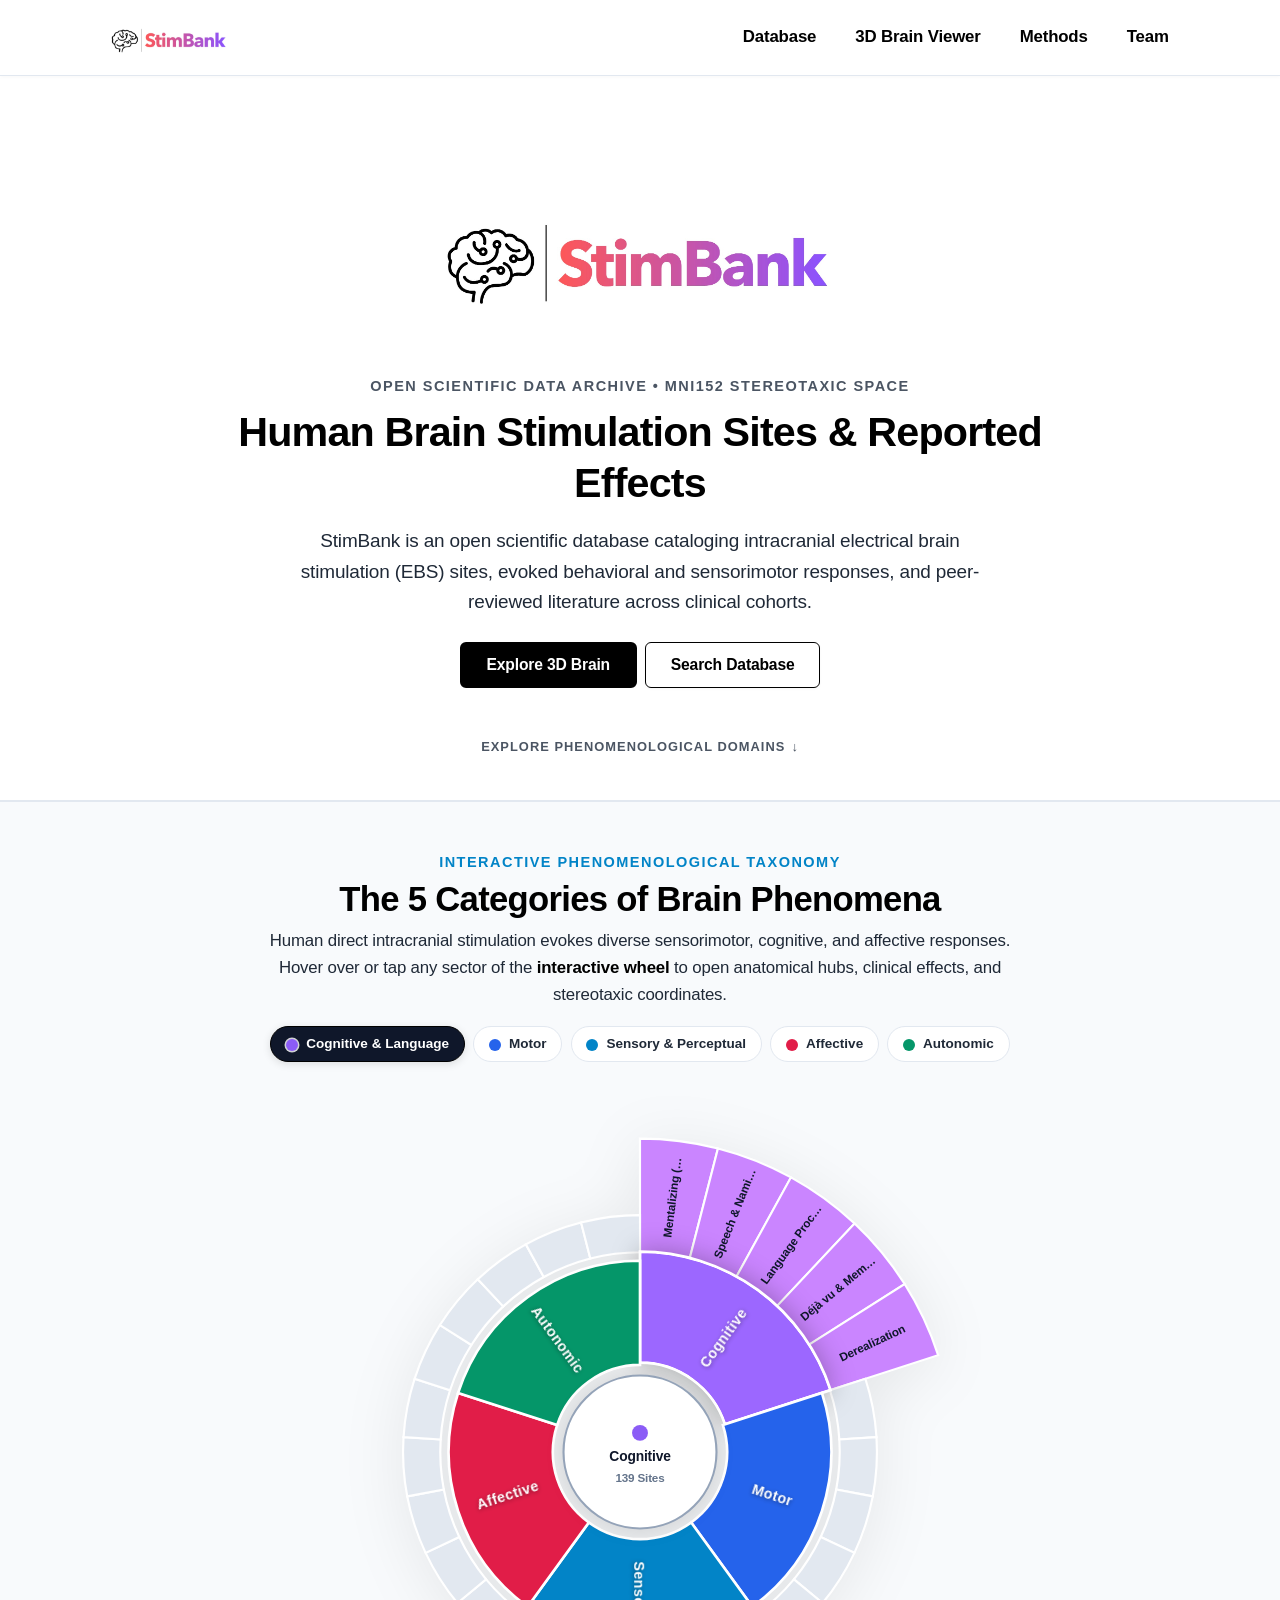
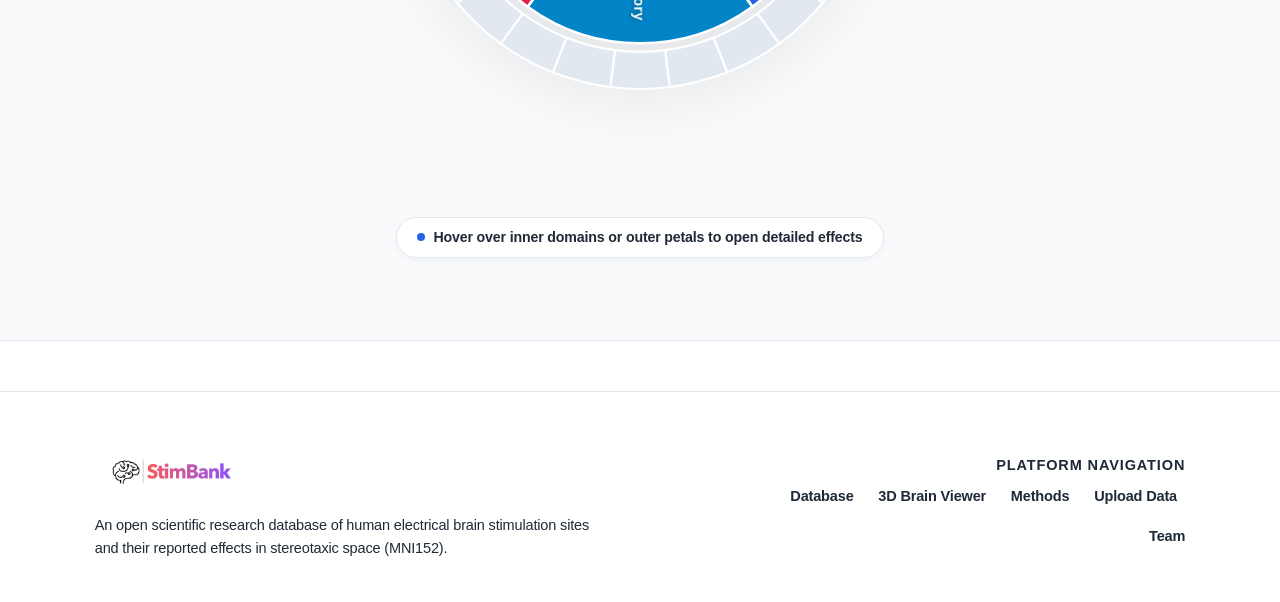
==== index.html @ 76c32e2c "Add files via upload" ====
<!DOCTYPE html>
<html lang="en">
<head>
  <meta charset="utf-8">
  <meta http-equiv="X-UA-Compatible" content="IE=edge">
  <meta name="viewport" content="width=device-width, initial-scale=1">
  <title>StimBank — Human Brain Stimulation Research Archive</title>
  <meta name="description" content="StimBank is an open scientific research database of human electrical brain stimulation sites, evoked behavioral responses, and neurosurgical literature in MNI152 stereotaxic space.">

  <!-- Bootstrap 5 CSS -->
  <link href="https://cdn.jsdelivr.net/npm/bootstrap@5.3.3/dist/css/bootstrap.min.css" rel="stylesheet">
  
  <!-- StimBank Central Design System Stylesheet -->
  <link rel="stylesheet" href="static/css/ebs_custom.css">

  <style>
    /* Minimal, spacious hero styling */
    .hero-big-section {
      min-height: 60vh;
      display: flex;
      flex-direction: column;
      align-items: center;
      justify-content: center;
      text-align: center;
      padding: 4.5rem 1.5rem 2.5rem;
      border-bottom: 1px solid var(--border-subtle);
    }

    .hero-logo-img {
      max-height: 180px;
      width: auto;
      object-fit: contain;
      margin-bottom: 1.75rem;
      transition: transform 0.2s ease;
    }
    .hero-logo-img:hover {
      transform: scale(1.02);
    }

    .scroll-cue {
      font-size: 0.78rem;
      letter-spacing: 0.08em;
      text-transform: uppercase;
      color: var(--text-muted);
      margin-top: 2.5rem;
      display: inline-flex;
      align-items: center;
      gap: 6px;
      text-decoration: none;
      transition: color 0.15s ease;
    }
    .scroll-cue:hover {
      color: var(--text-primary);
    }

    .spotlight-section {
      scroll-margin-top: 80px;
      position: relative;
    }

    /* Big Centerpiece Interactive Radial Wheel Styles */
    .wheel-stage-wrapper {
      position: relative;
      display: flex;
      flex-direction: column;
      align-items: center;
      justify-content: center;
      min-height: 720px;
      padding: 1.5rem 0 2rem;
    }

    .wheel-container {
      position: relative;
      width: 100%;
      max-width: 680px;
      margin: 0 auto;
      user-select: none;
      transition: transform 0.3s cubic-bezier(0.16, 1, 0.3, 1);
    }

    .wheel-svg {
      width: 100%;
      height: auto;
      display: block;
      filter: drop-shadow(0 8px 30px rgba(0,0,0,0.08));
    }

    .wheel-arc-domain {
      cursor: pointer;
      transition: all 0.22s cubic-bezier(0.16, 1, 0.3, 1);
      stroke: #FFFFFF;
      stroke-width: 2.5px;
    }
    .wheel-arc-domain:hover, .wheel-arc-domain.active {
      filter: brightness(1.12) drop-shadow(0 0 12px rgba(0,0,0,0.28));
      transform-origin: 320px 320px;
      transform: scale(1.025);
    }

    .wheel-arc-sub {
      cursor: pointer;
      transition: all 0.2s cubic-bezier(0.16, 1, 0.3, 1);
      stroke: #FFFFFF;
      stroke-width: 2px;
    }
    .wheel-arc-sub:hover, .wheel-arc-sub.active {
      filter: brightness(1.2) drop-shadow(0 0 10px rgba(0,0,0,0.3));
      transform-origin: 320px 320px;
      transform: scale(1.035);
    }

    .wheel-center-circle {
      cursor: pointer;
      fill: #FFFFFF;
      stroke: var(--border-strong);
      stroke-width: 2px;
      transition: all 0.25s ease;
      filter: drop-shadow(0 2px 8px rgba(0,0,0,0.08));
    }
    .wheel-center-circle:hover {
      fill: #F8FAFC;
      stroke: #000000;
    }

    .wheel-text-domain {
      font-size: 13.5px;
      font-weight: 800;
      fill: #FFFFFF;
      pointer-events: none;
      text-anchor: middle;
      letter-spacing: 0.03em;
      filter: drop-shadow(0 1px 2px rgba(0,0,0,0.4));
    }

    .wheel-text-sub {
      font-size: 11px;
      font-weight: 700;
      fill: #0F172A;
      pointer-events: none;
      text-anchor: middle;
      letter-spacing: -0.01em;
    }

    .cat-btn-pill {
      font-size: 0.82rem;
      font-weight: 600;
      padding: 0.4rem 0.9rem;
      border-radius: 24px;
      border: 1.5px solid var(--border-subtle);
      background-color: var(--surface-card);
      color: var(--text-secondary);
      transition: all 0.15s ease;
      cursor: pointer;
    }
    .cat-btn-pill:hover, .cat-btn-pill.active {
      border-color: #000000;
      background-color: #0F172A;
      color: #FFFFFF;
      box-shadow: 0 2px 8px rgba(0,0,0,0.12);
    }

    /* Hover-Activated Spotlight Overlay Card */
    .spotlight-hover-overlay {
      position: absolute;
      top: 50%;
      left: 50%;
      transform: translate(-50%, -50%) scale(0.94);
      width: 92%;
      max-width: 580px;
      max-height: 85vh;
      overflow-y: auto;
      background-color: rgba(255, 255, 255, 0.98);
      backdrop-filter: blur(16px);
      -webkit-backdrop-filter: blur(16px);
      border: 2px solid #0F172A;
      border-radius: 16px;
      padding: 1.75rem;
      box-shadow: 0 20px 50px rgba(0, 0, 0, 0.22), 0 0 0 1px rgba(255, 255, 255, 0.8);
      opacity: 0;
      visibility: hidden;
      pointer-events: none;
      transition: opacity 0.24s cubic-bezier(0.16, 1, 0.3, 1),
                  transform 0.24s cubic-bezier(0.16, 1, 0.3, 1),
                  visibility 0.24s;
      z-index: 100;
    }

    .spotlight-hover-overlay.is-visible {
      opacity: 1;
      visibility: visible;
      pointer-events: auto;
      transform: translate(-50%, -50%) scale(1);
    }

    .spotlight-close-btn {
      position: absolute;
      top: 14px;
      right: 14px;
      width: 32px;
      height: 32px;
      border-radius: 50%;
      background: #F1F5F9;
      border: 1px solid #CBD5E1;
      color: #0F172A;
      display: flex;
      align-items: center;
      justify-content: center;
      font-size: 1.1rem;
      cursor: pointer;
      line-height: 1;
      transition: all 0.15s ease;
      z-index: 10;
    }
    .spotlight-close-btn:hover {
      background: #000000;
      color: #FFFFFF;
      border-color: #000000;
      transform: scale(1.08);
    }

    /* Interactive hint badge */
    .wheel-hint-badge {
      display: inline-flex;
      align-items: center;
      gap: 8px;
      padding: 0.5rem 1.25rem;
      background: #FFFFFF;
      border: 1.5px solid var(--border-subtle);
      border-radius: 30px;
      font-size: 0.86rem;
      font-weight: 600;
      color: var(--text-secondary);
      box-shadow: 0 2px 8px rgba(0,0,0,0.04);
      margin-top: 1.5rem;
    }
  </style>
</head>
<body>

  <!-- Navigation: Minimal horizontal navigation -->
  <nav class="navbar navbar-expand-md fixed-top navbar-stimbank">
    <div class="container px-4">
      <a class="navbar-brand" href="index.html">
        <img src="static/images/Stimbanklogo.jpeg" alt="StimBank Logo">
        <span>Stim<b>Bank</b></span>
      </a>

      <button class="navbar-toggler border-0" type="button" data-bs-toggle="collapse" data-bs-target="#navbarMain">
        <span class="navbar-toggler-icon"></span>
      </button>

      <div class="collapse navbar-collapse justify-content-end" id="navbarMain">
        <ul class="navbar-nav align-items-center">
          <li class="nav-item">
            <a class="nav-link" href="explorer.html">Database</a>
          </li>
          <li class="nav-item">
            <a class="nav-link" href="viewer.html">3D Brain Viewer</a>
          </li>
          <li class="nav-item">
            <a class="nav-link" href="methods.html">Methods</a>
          </li>
          <li class="nav-item">
            <a class="nav-link" href="team.html">Team</a>
          </li>
        </ul>
      </div>
    </div>
  </nav>

  <!-- Big Logo Hero Section -->
  <section class="hero-big-section">
    <div class="container" style="max-width: 860px;">
      <!-- Prominent Big Logo -->
      <a href="index.html" class="d-inline-block">
        <img src="static/images/Stimbanklogo.jpeg" alt="StimBank Logo" class="hero-logo-img">
      </a>

      <div class="text-uppercase small mb-2" style="letter-spacing: 0.1em; color: var(--text-muted); font-size: 0.8rem; font-weight: 600;">
        Open Scientific Data Archive &bull; MNI152 Stereotaxic Space
      </div>

      <h1 class="display-6 fw-bold mb-3" style="letter-spacing: -0.02em; line-height: 1.25;">
        Human Brain Stimulation Sites &amp; Reported Effects
      </h1>

      <p class="lead text-secondary mb-4 mx-auto" style="max-width: 680px; font-size: 1.05rem; line-height: 1.6;">
        StimBank is an open scientific database cataloging intracranial electrical brain stimulation (EBS) sites, evoked behavioral and sensorimotor responses, and peer-reviewed literature across clinical cohorts.
      </p>

      <div class="d-flex justify-content-center flex-wrap gap-2 mb-2">
        <a href="viewer.html" class="btn-stimbank-primary px-4 py-2">Explore 3D Brain</a>
        <a href="explorer.html" class="btn-stimbank-secondary px-4 py-2">Search Database</a>
      </div>

      <div>
        <a href="#phenomena" class="scroll-cue">
          <span>Explore Phenomenological Domains</span>
          <span>&darr;</span>
        </a>
      </div>
    </div>
  </section>

  <!-- Interactive 5 Categories of Phenomena Section -->
  <section class="py-5 spotlight-section" id="phenomena">
    <div class="container px-4" style="max-width: 1200px;">
      
      <!-- Section Header -->
      <div class="text-center mb-4">
        <div class="text-uppercase small mb-1" style="letter-spacing: 0.1em; color: var(--cat-sensory); font-weight: 700; font-size: 0.8rem;">
          Interactive Phenomenological Taxonomy
        </div>
        <h2 class="fw-bold mb-2 display-6" style="font-size: 2.1rem;">The 5 Categories of Brain Phenomena</h2>
        <p class="text-secondary mx-auto mb-3" style="max-width: 780px; font-size: 1.02rem;">
          Human direct intracranial stimulation evokes diverse sensorimotor, cognitive, and affective responses. Hover over or tap any sector of the <strong>interactive wheel</strong> to open anatomical hubs, clinical effects, and stereotaxic coordinates.
        </p>

        <!-- Quick Selector Category Pills -->
        <div class="d-flex flex-wrap gap-2 justify-content-center mt-3" id="wheelPillsContainer">
          <!-- Rendered via JS -->
        </div>
      </div>

      <!-- Main Stage: Large Centerpiece Wheel Container -->
      <div class="wheel-stage-wrapper">
        
        <!-- Center Wheel -->
        <div class="wheel-container" id="wheelContainer">
          <svg viewBox="0 0 640 640" class="wheel-svg" id="phenomenaWheelSvg">
            <!-- SVG dynamically drawn by JavaScript -->
          </svg>
        </div>

        <!-- Center / Bottom Hint -->
        <div class="wheel-hint-badge text-center" id="wheelHint">
          <span style="display:inline-block; width:8px; height:8px; border-radius:50%; background-color:#2563EB; animation: pulseDot 1.8s infinite;"></span>
          <span>Hover over inner domains or outer petals to open detailed effects</span>
        </div>

        <!-- Hover-Activated Spotlight Popover Box -->
        <div class="spotlight-hover-overlay" id="categorySpotlight" role="dialog" aria-modal="true">
          
          <button type="button" class="spotlight-close-btn" id="spotlightCloseBtn" title="Close Spotlight">&times;</button>

          <!-- Header Badges -->
          <div class="d-flex flex-wrap justify-content-between align-items-center gap-2 mb-3 pe-4">
            <div class="d-flex align-items-center gap-2">
              <span class="cat-badge" id="spotlightBadge">
                <span class="category-dot" id="spotlightDot"></span>
                <span id="spotlightCategoryName" class="fw-bold">Cognitive &amp; Language</span>
              </span>
              <span class="badge bg-dark text-white" id="spotlightSubBadge">General Domain</span>
            </div>
            <span class="text-secondary small fw-bold" id="spotlightCount">146 stimulation sites</span>
          </div>

          <!-- Main Titles & Description -->
          <h3 class="fw-bold mb-2" id="spotlightTitle" style="font-size: 1.35rem;">Cognitive &amp; Language Responses</h3>
          <p class="text-secondary mb-3" id="spotlightDescription" style="line-height: 1.55; font-size: 0.94rem;">
            Higher-order associative networks including mentalizing (Theory of Mind), speech arrest, naming anomia, intense experiential déjà vu, memory recall, and working memory disruption.
          </p>

          <!-- Key Anatomical Hubs -->
          <div class="mb-3">
            <span class="text-uppercase text-secondary small d-block mb-1 fw-bold" style="font-size: 0.72rem; letter-spacing: 0.06em;">Key Anatomical Hubs</span>
            <div class="d-flex flex-wrap gap-1" id="spotlightRegions"></div>
          </div>

          <!-- Sub-domains List -->
          <div class="mb-3">
            <span class="text-uppercase text-secondary small d-block mb-1 fw-bold" style="font-size: 0.72rem; letter-spacing: 0.06em;">Sub-Domains in this Category</span>
            <div class="d-flex flex-wrap gap-1" id="spotlightEffects"></div>
          </div>

          <!-- Footer Meta & Actions -->
          <div class="pt-3 border-top mt-3" style="border-color: var(--border-subtle) !important;">
            <div class="row align-items-center g-2">
              <div class="col-sm-6">
                <div class="p-2 border rounded" style="background-color: var(--surface-muted); border-color: var(--border-subtle) !important;">
                  <span class="text-secondary text-uppercase d-block fw-bold" style="font-size: 0.65rem; letter-spacing: 0.05em;">Stereotaxic Bounds (MNI)</span>
                  <div class="fw-semibold text-dark small font-monospace mt-1" id="spotlightBounds" style="font-size: 0.8rem;">X: [-56, 62], Y: [-51, 35], Z: [2, 75] mm</div>
                </div>
              </div>
              <div class="col-sm-6">
                <div class="d-flex gap-2">
                  <a href="viewer.html?category=Cognitive%20%26%20Language" class="btn-stimbank-primary btn-stimbank-sm flex-fill text-center" id="spotlightViewerBtn">
                    Explore in 3D
                  </a>
                  <a href="explorer.html?category=Cognitive%20%26%20Language" class="btn-stimbank-secondary btn-stimbank-sm flex-fill text-center" id="spotlightTableBtn">
                    Search Table
                  </a>
                </div>
              </div>
            </div>
          </div>

        </div>

      </div>

    </div>
  </section>

  <!-- Footer -->
  <footer class="stimbank-footer mt-5">
    <div class="container px-4">
      <div class="row gy-4 align-items-center">
        <div class="col-md-7">
          <div class="d-flex align-items-center gap-2 mb-3">
            <img src="static/images/Stimbanklogo.jpeg" alt="StimBank" style="height: 56px; width: auto; object-fit: contain;">
          </div>
          <p class="small text-secondary mb-0" style="max-width: 520px; font-size: 0.92rem;">
            An open scientific research database of human electrical brain stimulation sites and their reported effects in stereotaxic space (MNI152).
          </p>
        </div>
        <div class="col-md-5 text-md-end">
          <div class="text-uppercase small fw-bold text-secondary mb-2" style="font-size: 0.72rem; letter-spacing: 0.06em;">Platform Navigation</div>
          <ul class="list-inline small mb-0 d-flex flex-wrap justify-content-md-end gap-3">
            <li class="list-inline-item"><a href="explorer.html">Database</a></li>
            <li class="list-inline-item"><a href="viewer.html">3D Brain Viewer</a></li>
            <li class="list-inline-item"><a href="methods.html">Methods</a></li>
            <li class="list-inline-item"><a href="importer.html">Upload Data</a></li>
            <li class="list-inline-item"><a href="team.html">Team</a></li>
          </ul>
        </div>
      </div>
    </div>
  </footer>

  <!-- Load Dataset -->
  <script src="data/ebs_dataset.js"></script>

  <!-- Interactive Wheel & Spotlight Logic -->
  <script>
    document.addEventListener('DOMContentLoaded', () => {
      const data = window.EBS_DATASET;
      const sites = data ? data.sites : [];

      // 5 Core Phenomena Taxonomy with Structured Sub-Domains
      const taxonomyData = {
        "Cognitive & Language": {
          color: "#8B5CF6",
          desc: "Higher-order associative networks including mentalizing (Theory of Mind), speech arrest, naming anomia, intense experiential déjà vu, memory recall, and working memory disruption.",
          regions: ["Middle Frontal Gyrus", "Pars Opercularis (Broca)", "Posterior STG (Wernicke)", "Entorhinal Cortex", "Hippocampus", "DLPFC", "Temporoparietal Junction (TPJ)"],
          subdomains: [
            { name: "Mentalizing (ToM)", desc: "Social cognition, Theory of Mind, attributing mental states, perspective-taking, and intentions to others.", hubs: ["TPJ", "mPFC", "Precuneus"] },
            { name: "Speech & Naming Arrest", desc: "Complete interruption of vocalization or speech counting during stimulation without loss of awareness.", hubs: ["Pars Opercularis (Broca)", "SMA", "vPMC"] },
            { name: "Language Processing", desc: "Phonemic paraphasias, comprehension breakdown, semantic paraphasia, and pure alexia without agraphia.", hubs: ["Posterior STG", "Angular Gyrus", "pMTG"] },
            { name: "Déjà vu & Memory", desc: "Experiential illusion of familiarity (déjà vu/jamais vu), autobiographical episodic memory retrieval, and dreamy states.", hubs: ["Hippocampus (CA1)", "Entorhinal Cortex", "Amygdala"] },
            { name: "Derealization", desc: "Altered perception of reality, feeling detached from surroundings, and temporal associative disruptions.", hubs: ["Temporoparietal Cortex", "Posterior Cingulate"] }
          ]
        },
        "Motor": {
          color: "#2563EB",
          desc: "Primary and supplementary motor circuits controlling voluntary muscle contractions, eye movements, tremor regulation, and motor inhibition.",
          regions: ["Precentral Gyrus (Hand Knob)", "Supplementary Motor Area (SMA)", "Frontal Eye Field (FEF)", "Subthalamic Nucleus (STN)", "VIM Thalamus"],
          subdomains: [
            { name: "Saccadic Eye Movement", desc: "Conjugate horizontal and oblique saccadic eye deviations evoked by frontal eye field stimulation.", hubs: ["Frontal Eye Field (FEF)", "Superior Frontal Sulcus"] },
            { name: "Upper Limb & Hand", desc: "Tonic contraction, clonic twitching of thumb, fingers, wrist, or forearm mapped to the precentral motor strip.", hubs: ["Precentral Gyrus (M1 Hand Knob)", "Paracentral Lobule"] },
            { name: "Articulatory Arrest", desc: "Involuntary clonic or tonic contraction of lips, tongue, vocal cords, and larynx preventing articulation.", hubs: ["Precentral Gyrus Face Area", "Opercular M1"] },
            { name: "Motor Arrest & Paresis", desc: "Inability to maintain active muscle movement or voluntary limb posture during stimulation.", hubs: ["Negative Motor Areas (NMA)", "Pre-SMA"] },
            { name: "Tremor Modulation", desc: "Acute therapeutic suppression of resting and action tremors during deep high-frequency stimulation.", hubs: ["VIM Thalamus", "Subthalamic Nucleus (STN)"] }
          ]
        },
        "Sensory & Perceptual": {
          color: "#0284C7",
          desc: "Somatosensory, visual, acoustic, and chemical sensory pathways evoking elementary sensations, hallucinations, or illusions.",
          regions: ["Postcentral Gyrus (S1)", "Parietal Operculum (S2)", "Calcarine Sulcus (V1)", "Fusiform Face Area (FFA)", "Heschl's Gyrus (A1)", "Insular Cortex"],
          subdomains: [
            { name: "Somatosensory Paresthesias", desc: "Tingling, numbness, electrical vibration, or thermal warmth mapped somatotopically across the postcentral gyrus.", hubs: ["Postcentral Gyrus (S1)", "S2 Operculum"] },
            { name: "Visual Perceptions", desc: "Elementary phosphenes, flashes, scintillating scotomas, and complex facial metamorphopsias.", hubs: ["Calcarine Cortex (V1)", "Lingual Gyrus", "FFA"] },
            { name: "Auditory Perception", desc: "Pure acoustic tones, high-pitch ringing, buzzing sounds, and auditory illusions evoked from primary acoustic cortex.", hubs: ["Heschl's Gyrus (A1)", "Superior Temporal Gyrus"] },
            { name: "Pain & Thermal", desc: "Localized burning heat, cooling sensations, or sharp visceral/somatic pain induction.", hubs: ["Dorsal Posterior Insula", "Opercular Cortex"] },
            { name: "Olfactory & Gustatory", desc: "Intense metallic, sweet, or foul unmotivated smells and tastes evoked from mesial temporal and insular sites.", hubs: ["Piriform Cortex", "Anterior Insular Operculum"] }
          ]
        },
        "Affective": {
          color: "#E11D48",
          desc: "Limbic and paralimbic circuits generating subjective emotional states, fear, euphoria, determination, or acute relief of dysphoria.",
          regions: ["Basolateral Amygdala", "Anterior Cingulate (ACC)", "Anterior Midcingulate (aMCC)", "Subgenual Area 25", "Nucleus Accumbens"],
          subdomains: [
            { name: "Anxiety & Acute Fear", desc: "Unmotivated dread, visceral panic, acute terror, and feeling of imminent catastrophe.", hubs: ["Basolateral Amygdala", "Anterior Insula"] },
            { name: "Mirth & Laughter", desc: "Spontaneous, uncontrollable mirthful laughter with genuine subjective amusement and cheerfulness.", hubs: ["Anterior Cingulate Cortex (ACC)", "Supplementary Motor Cortex"] },
            { name: "Will to Persevere", desc: "Courage, feeling of determination to overcome adversity, and physiological preparedness for challenge.", hubs: ["Anterior Midcingulate Cortex (aMCC)"] },
            { name: "Depression / Dysphoria Lifting", desc: "Rapid alleviation of dysphoric mood, sudden lightness, and return of hedonic interest.", hubs: ["Subcallosal Cingulate (Area 25)", "Nucleus Accumbens"] },
            { name: "Ecstatic Bliss", desc: "Intense feeling of hyper-reality, oceanic joy, time slowing, and transcendent well-being.", hubs: ["Anterior Insula", "Temporopolar Cortex"] }
          ]
        },
        "Autonomic": {
          color: "#059669",
          desc: "Central autonomic network regulating visceral interoception, cardiac rhythm, vasomotor tone, and neurovegetative reflexes.",
          regions: ["Anterior Insular Cortex", "Periaqueductal Gray (PAG)", "Hypothalamus", "Medial Prefrontal Cortex"],
          subdomains: [
            { name: "Visceral / Epigastric Aura", desc: "Rising epigastric sensation from the stomach to the throat, nausea, and abdominal fluttering.", hubs: ["Anterior-Inferior Insula", "Mesial Temporal Lobe"] },
            { name: "Cardiovascular Dynamics", desc: "Sinus tachycardia, acute bradycardia, palpitations, and arterial blood pressure shifts.", hubs: ["Posterior Insular Cortex", "Anterior Cingulate"] },
            { name: "Thermal Vasomotor", desc: "Sudden facial flushing, skin sensation of extreme heat or sudden chill.", hubs: ["Hypothalamus", "Insular Operculum"] },
            { name: "Piloerection (Goosebumps)", desc: "Bilateral or ipsilateral erection of hairs with subjective shivers down the spine.", hubs: ["Anterior Cingulate", "Periaqueductal Gray"] },
            { name: "Pupillary & Secretory", desc: "Mydriasis, pupillary constriction, hypersalivation, and sweat response.", hubs: ["Hypothalamus", "Prefrontal Autonomic Areas"] }
          ]
        }
      };

      const orderedCategories = ["Cognitive & Language", "Motor", "Sensory & Perceptual", "Affective", "Autonomic"];
      let activeCategory = "Cognitive & Language";
      let activeSubDomain = null;
      let isOverlayOpen = false;
      let closeTimeout = null;

      const spotlightOverlay = document.getElementById('categorySpotlight');
      const closeBtn = document.getElementById('spotlightCloseBtn');

      function openSpotlight() {
        if (closeTimeout) {
          clearTimeout(closeTimeout);
          closeTimeout = null;
        }
        spotlightOverlay.classList.add('is-visible');
        isOverlayOpen = true;
      }

      function scheduleCloseSpotlight() {
        if (closeTimeout) clearTimeout(closeTimeout);
        closeTimeout = setTimeout(() => {
          spotlightOverlay.classList.remove('is-visible');
          isOverlayOpen = false;
        }, 320); // Smooth delay so moving cursor to box doesn't close it
      }

      function closeSpotlightImmediately() {
        if (closeTimeout) clearTimeout(closeTimeout);
        spotlightOverlay.classList.remove('is-visible');
        isOverlayOpen = false;
      }

      // Close Button Handler
      closeBtn.addEventListener('click', (e) => {
        e.stopPropagation();
        closeSpotlightImmediately();
      });

      // Keep open when mouse enters spotlight box itself
      spotlightOverlay.addEventListener('mouseenter', () => {
        if (closeTimeout) {
          clearTimeout(closeTimeout);
          closeTimeout = null;
        }
      });
      spotlightOverlay.addEventListener('mouseleave', () => {
        scheduleCloseSpotlight();
      });

      // Quick Pill Buttons
      const pillsContainer = document.getElementById('wheelPillsContainer');
      orderedCategories.forEach(cat => {
        const btn = document.createElement('button');
        btn.type = 'button';
        btn.className = `cat-btn-pill ${cat === activeCategory ? 'active' : ''}`;
        btn.setAttribute('data-cat', cat);
        btn.innerHTML = `<span class="category-dot" style="background-color: ${taxonomyData[cat].color};"></span>${cat}`;
        
        btn.addEventListener('mouseenter', () => {
          selectCategory(cat, true);
        });
        btn.addEventListener('mouseleave', () => {
          scheduleCloseSpotlight();
        });
        btn.addEventListener('click', () => {
          selectCategory(cat, true);
        });
        pillsContainer.appendChild(btn);
      });

      // SVG Radial Wheel Geometry Helper
      function polarToCartesian(centerX, centerY, radius, angleInRadians) {
        return {
          x: centerX + (radius * Math.cos(angleInRadians)),
          y: centerY + (radius * Math.sin(angleInRadians))
        };
      }

      function describeArc(x, y, innerRadius, outerRadius, startAngle, endAngle) {
        const startOuter = polarToCartesian(x, y, outerRadius, endAngle);
        const endOuter = polarToCartesian(x, y, outerRadius, startAngle);
        const startInner = polarToCartesian(x, y, innerRadius, endAngle);
        const endInner = polarToCartesian(x, y, innerRadius, startAngle);

        const arcSweep = endAngle - startAngle <= Math.PI ? "0" : "1";

        return [
          "M", startOuter.x, startOuter.y,
          "A", outerRadius, outerRadius, 0, arcSweep, 0, endOuter.x, endOuter.y,
          "L", endInner.x, endInner.y,
          "A", innerRadius, innerRadius, 0, arcSweep, 1, startInner.x, startInner.y,
          "Z"
        ].join(" ");
      }

      // Draw Large Centerpiece Interactive Wheel (640x640)
      function drawWheel() {
        const svg = document.getElementById('phenomenaWheelSvg');
        svg.innerHTML = '';

        const cx = 320, cy = 320;
        const rCenter = 72;
        const rInner1 = 82, rInner2 = 180;
        const rOuter1 = 188, rOuter2 = 295;

        const numCats = orderedCategories.length;
        const catAngleSpan = (2 * Math.PI) / numCats;
        const angleOffset = -Math.PI / 2; // start from top (12 o'clock)

        // 1. Draw Outer Sub-domain Slices
        orderedCategories.forEach((cat, idx) => {
          const startAngle = angleOffset + idx * catAngleSpan;
          const meta = taxonomyData[cat];
          const subdomains = meta.subdomains;
          const numSubs = subdomains.length;
          const subAngleSpan = catAngleSpan / numSubs;
          const isActiveCat = (cat === activeCategory);

          subdomains.forEach((sub, sIdx) => {
            const subStart = startAngle + sIdx * subAngleSpan;
            const subEnd = subStart + subAngleSpan;

            const isCurrentSub = activeSubDomain && activeSubDomain.name === sub.name;
            const outerR = isActiveCat ? (isCurrentSub ? rOuter2 + 10 : rOuter2) : rOuter1 + 35;
            const pathD = describeArc(cx, cy, rOuter1, outerR, subStart, subEnd);

            const path = document.createElementNS("http://www.w3.org/2000/svg", "path");
            path.setAttribute("d", pathD);
            path.setAttribute("fill", isActiveCat ? (isCurrentSub ? meta.color : adjustColor(meta.color, 0.45)) : "#E2E8F0");
            path.setAttribute("class", `wheel-arc-sub ${isCurrentSub ? 'active' : ''}`);
            path.setAttribute("data-cat", cat);
            path.setAttribute("data-sub-idx", sIdx);

            // Sub-domain label
            if (isActiveCat) {
              const midAngle = subStart + subAngleSpan / 2;
              const textPos = polarToCartesian(cx, cy, (rOuter1 + outerR) / 2, midAngle);
              const text = document.createElementNS("http://www.w3.org/2000/svg", "text");
              text.setAttribute("x", textPos.x);
              text.setAttribute("y", textPos.y + 4);
              text.setAttribute("class", "wheel-text-sub");
              text.setAttribute("fill", isCurrentSub ? "#FFFFFF" : "#0F172A");
              
              let shortName = sub.name;
              if (shortName.length > 15) shortName = shortName.substring(0, 13) + '…';
              text.textContent = shortName;

              let deg = (midAngle * 180 / Math.PI);
              if (deg > 90 && deg < 270) deg += 180;
              text.setAttribute("transform", `rotate(${deg}, ${textPos.x}, ${textPos.y})`);

              svg.appendChild(path);
              svg.appendChild(text);
            } else {
              svg.appendChild(path);
            }

            // Hover / Click on Sub-domain slice: Opens box
            path.addEventListener('mouseenter', () => {
              activeCategory = cat;
              activeSubDomain = sub;
              updateSpotlightUI();
              drawWheel();
              openSpotlight();
            });
            path.addEventListener('mouseleave', () => {
              scheduleCloseSpotlight();
            });
            path.addEventListener('click', () => {
              activeCategory = cat;
              activeSubDomain = sub;
              updateSpotlightUI();
              drawWheel();
              openSpotlight();
            });
          });
        });

        // 2. Draw Inner 5 Core Domain Arcs
        orderedCategories.forEach((cat, idx) => {
          const startAngle = angleOffset + idx * catAngleSpan;
          const endAngle = startAngle + catAngleSpan;
          const meta = taxonomyData[cat];
          const isSelected = (cat === activeCategory);

          const innerR = rInner1;
          const outerR = isSelected ? rInner2 + 4 : rInner2;
          const pathD = describeArc(cx, cy, innerR, outerR, startAngle, endAngle);

          const path = document.createElementNS("http://www.w3.org/2000/svg", "path");
          path.setAttribute("d", pathD);
          path.setAttribute("fill", meta.color);
          path.setAttribute("class", `wheel-arc-domain ${isSelected ? 'active' : ''}`);
          path.setAttribute("data-cat", cat);

          // Domain Label
          const midAngle = startAngle + catAngleSpan / 2;
          const textPos = polarToCartesian(cx, cy, (innerR + outerR) / 2, midAngle);
          const text = document.createElementNS("http://www.w3.org/2000/svg", "text");
          text.setAttribute("x", textPos.x);
          text.setAttribute("y", textPos.y + 5);
          text.setAttribute("class", "wheel-text-domain");
          
          let domainLabel = cat.split(' ')[0];
          if (cat === "Cognitive & Language") domainLabel = "Cognitive";
          if (cat === "Sensory & Perceptual") domainLabel = "Sensory";
          text.textContent = domainLabel;

          let deg = (midAngle * 180 / Math.PI);
          if (deg > 90 && deg < 270) deg += 180;
          text.setAttribute("transform", `rotate(${deg}, ${textPos.x}, ${textPos.y})`);

          svg.appendChild(path);
          svg.appendChild(text);

          // Click / Hover Category Arc: Opens box
          path.addEventListener('mouseenter', () => {
            selectCategory(cat, true);
          });
          path.addEventListener('mouseleave', () => {
            scheduleCloseSpotlight();
          });
          path.addEventListener('click', () => {
            selectCategory(cat, true);
          });
        });

        // 3. Draw Center Circle Core
        const centerCircle = document.createElementNS("http://www.w3.org/2000/svg", "circle");
        centerCircle.setAttribute("cx", cx);
        centerCircle.setAttribute("cy", cy);
        centerCircle.setAttribute("r", rCenter);
        centerCircle.setAttribute("class", "wheel-center-circle");
        
        centerCircle.addEventListener('mouseenter', () => {
          openSpotlight();
        });
        centerCircle.addEventListener('mouseleave', () => {
          scheduleCloseSpotlight();
        });
        centerCircle.addEventListener('click', () => {
          openSpotlight();
        });
        svg.appendChild(centerCircle);

        // Center Title & Icon
        const activeMeta = taxonomyData[activeCategory];
        const centerIcon = document.createElementNS("http://www.w3.org/2000/svg", "circle");
        centerIcon.setAttribute("cx", cx);
        centerIcon.setAttribute("cy", cy - 18);
        centerIcon.setAttribute("r", 7.5);
        centerIcon.setAttribute("fill", activeMeta.color);
        centerIcon.style.pointerEvents = "none";
        svg.appendChild(centerIcon);

        const centerText1 = document.createElementNS("http://www.w3.org/2000/svg", "text");
        centerText1.setAttribute("x", cx);
        centerText1.setAttribute("y", cy + 8);
        centerText1.setAttribute("text-anchor", "middle");
        centerText1.setAttribute("font-size", "13px");
        centerText1.setAttribute("font-weight", "800");
        centerText1.setAttribute("fill", "#0F172A");
        centerText1.style.pointerEvents = "none";
        centerText1.textContent = activeCategory.split(' ')[0];
        svg.appendChild(centerText1);

        const catSitesCount = sites.filter(s => s.category === activeCategory).length;
        const centerText2 = document.createElementNS("http://www.w3.org/2000/svg", "text");
        centerText2.setAttribute("x", cx);
        centerText2.setAttribute("y", cy + 28);
        centerText2.setAttribute("text-anchor", "middle");
        centerText2.setAttribute("font-size", "11px");
        centerText2.setAttribute("font-weight", "600");
        centerText2.setAttribute("fill", "#64748B");
        centerText2.style.pointerEvents = "none";
        centerText2.textContent = `${catSitesCount} Sites`;
        svg.appendChild(centerText2);
      }

      function selectCategory(cat, shouldOpen = false) {
        activeCategory = cat;
        activeSubDomain = null; // show general domain first
        updateSpotlightUI();
        drawWheel();

        // Update pills active state
        document.querySelectorAll('.cat-btn-pill').forEach(btn => {
          btn.classList.toggle('active', btn.getAttribute('data-cat') === cat);
        });

        if (shouldOpen) {
          openSpotlight();
        }
      }

      function updateSpotlightUI() {
        const meta = taxonomyData[activeCategory];
        const catSites = sites.filter(s => s.category === activeCategory);

        document.getElementById('spotlightDot').style.backgroundColor = meta.color;
        document.getElementById('spotlightCategoryName').innerText = activeCategory;
        document.getElementById('spotlightCount').innerText = `${catSites.length} stimulation sites`;

        if (activeSubDomain) {
          document.getElementById('spotlightSubBadge').innerText = activeSubDomain.name;
          document.getElementById('spotlightSubBadge').style.backgroundColor = meta.color;
          document.getElementById('spotlightSubBadge').style.color = '#FFFFFF';
          document.getElementById('spotlightTitle').innerText = `${activeSubDomain.name} (Sub-Domain)`;
          document.getElementById('spotlightDescription').innerText = activeSubDomain.desc;

          // Anatomical Hubs for this specific sub-domain
          const regContainer = document.getElementById('spotlightRegions');
          regContainer.innerHTML = '';
          activeSubDomain.hubs.forEach(h => {
            const chip = document.createElement('span');
            chip.className = 'cat-badge me-1 mb-1';
            chip.innerHTML = `<span class="category-dot" style="background-color: ${meta.color};"></span><span>${h}</span>`;
            regContainer.appendChild(chip);
          });
        } else {
          document.getElementById('spotlightSubBadge').innerText = 'All Sub-Domains';
          document.getElementById('spotlightSubBadge').style.backgroundColor = '#0F172A';
          document.getElementById('spotlightSubBadge').style.color = '#FFFFFF';
          document.getElementById('spotlightTitle').innerText = `${activeCategory} Responses`;
          document.getElementById('spotlightDescription').innerText = meta.desc;

          // General Category Hubs
          const regContainer = document.getElementById('spotlightRegions');
          regContainer.innerHTML = '';
          meta.regions.forEach(r => {
            const chip = document.createElement('span');
            chip.className = 'cat-badge me-1 mb-1';
            chip.innerHTML = `<span class="category-dot" style="background-color: ${meta.color};"></span><span>${r}</span>`;
            regContainer.appendChild(chip);
          });
        }

        // Sub-domain chips list
        const effectsContainer = document.getElementById('spotlightEffects');
        effectsContainer.innerHTML = '';
        meta.subdomains.forEach(sub => {
          const chip = document.createElement('button');
          chip.type = 'button';
          chip.className = 'cat-badge me-1 mb-1 border-0';
          const isCurr = activeSubDomain && activeSubDomain.name === sub.name;
          chip.style.backgroundColor = isCurr ? meta.color : '#F1F5F9';
          chip.style.color = isCurr ? '#FFFFFF' : '#0F172A';
          chip.style.border = isCurr ? `1px solid ${meta.color}` : '1px solid #CBD5E1';
          chip.style.cursor = 'pointer';
          chip.innerHTML = `<span class="category-dot" style="background-color: ${isCurr ? '#FFFFFF' : meta.color};"></span><span>${sub.name}</span>`;
          chip.addEventListener('click', (e) => {
            e.stopPropagation();
            activeSubDomain = sub;
            updateSpotlightUI();
            drawWheel();
            openSpotlight();
          });
          effectsContainer.appendChild(chip);
        });

        // Stereotaxic Bounds
        const xs = catSites.map(s => s.mni[0]);
        const ys = catSites.map(s => s.mni[1]);
        const zs = catSites.map(s => s.mni[2]);
        const minX = catSites.length > 0 ? Math.min(...xs) : 0, maxX = catSites.length > 0 ? Math.max(...xs) : 0;
        const minY = catSites.length > 0 ? Math.min(...ys) : 0, maxY = catSites.length > 0 ? Math.max(...ys) : 0;
        const minZ = catSites.length > 0 ? Math.min(...zs) : 0, maxZ = catSites.length > 0 ? Math.max(...zs) : 0;
        document.getElementById('spotlightBounds').innerText = catSites.length > 0 ? `X: [${minX}, ${maxX}], Y: [${minY}, ${maxY}], Z: [${minZ}, ${maxZ}] mm` : "No sites in current sample";

        // Action links
        document.getElementById('spotlightViewerBtn').href = `viewer.html?category=${encodeURIComponent(activeCategory)}`;
        document.getElementById('spotlightTableBtn').href = `explorer.html?category=${encodeURIComponent(activeCategory)}`;
      }

      // Color lightness adjuster helper
      function adjustColor(hex, lum) {
        hex = String(hex).replace(/[^0-9a-f]/gi, '');
        if (hex.length < 6) hex = hex[0]+hex[0]+hex[1]+hex[1]+hex[2]+hex[2];
        let rgb = "#", c, i;
        for (i = 0; i < 3; i++) {
          c = parseInt(hex.substr(i*2, 2), 16);
          c = Math.round(Math.min(Math.max(0, c + (c * lum)), 255)).toString(16);
          rgb += ("00"+c).substr(c.length);
        }
        return rgb;
      }

      // Keyframes style for hint animation
      const styleAnim = document.createElement('style');
      styleAnim.innerHTML = `
        @keyframes pulseDot {
          0% { transform: scale(0.9); opacity: 0.7; }
          50% { transform: scale(1.3); opacity: 1; }
          100% { transform: scale(0.9); opacity: 0.7; }
        }
      `;
      document.head.appendChild(styleAnim);

      // Initialize
      updateSpotlightUI();
      drawWheel();
    });
  </script>

  <!-- Bootstrap 5 JS -->
  <script src="https://cdn.jsdelivr.net/npm/bootstrap@5.3.3/dist/js/bootstrap.bundle.min.js"></script>
</body>
</html>
---- static/css/ebs_custom.css ----
/* ==========================================================================
   StimBank Design System
   "Bold, High-Contrast Black & White with Vibrant Scientific Phenomenon Colors"
   Updated: Bold Typography, Pure Black Contrast, Circular Category Indicators
   ========================================================================== */

:root {
  /* Surfaces */
  --bg-main: #FFFFFF;          /* Pure white background */
  --surface-card: #FFFFFF;     /* Crisp white card surface */
  --surface-elevated: #FFFFFF; /* White elevated components */
  --surface-muted: #F8F9FA;    /* Soft neutral container background */
  
  /* Bold High-Contrast Text Colors */
  --text-primary: #000000;     /* Pure Deep Black */
  --text-secondary: #1F2937;   /* High-Contrast Bold Charcoal / Dark Slate */
  --text-muted: #4B5563;       /* Crisp Readable Dark Slate Gray */
  
  /* Structural Borders */
  --border-subtle: #E2E8F0;    /* Crisp light border */
  --border-strong: #94A3B8;    /* Strong defined border */
  
  /* 5 Core Scientific Categories of Phenomena (Vibrant Unique Hues) */
  --cat-sensory: #0284C7;        /* Sensory & Perceptual - Cerulean Sky Blue */
  --cat-affective: #E11D48;      /* Affective - Crimson Rose */
  --cat-autonomic: #059669;      /* Autonomic - Emerald Green */
  --cat-cognitive-lang: #8B5CF6; /* Cognitive & Language - Vivid Violet */
  --cat-motor: #2563EB;          /* Motor - Royal Motor Blue */

  /* Legacy Category Aliases */
  --cat-somatosensory: #0284C7;
  --cat-visual: #0284C7;
  --cat-auditory: #0284C7;
  --cat-language: #8B5CF6;
  --cat-cognitive: #8B5CF6;
  --cat-emotional: #E11D48;
}

/* Base Document */
html {
  font-size: 16.5px; /* Increased base scale for bold readability */
  -webkit-font-smoothing: antialiased;
  -moz-osx-font-smoothing: grayscale;
}

body {
  background-color: var(--bg-main);
  color: var(--text-primary);
  font-family: 'Avenir Next Arabic', 'Avenir Next', -apple-system, BlinkMacSystemFont, "Segoe UI", Roboto, Helvetica, Arial, sans-serif;
  font-weight: 500; /* Bold baseline text */
  margin: 0;
  padding-top: 92px; /* space for larger fixed navbar */
  min-height: 100vh;
  display: flex;
  flex-direction: column;
  line-height: 1.6;
  letter-spacing: -0.01em;
}

/* Headings: Deep Black, Bold, Authoritative */
h1, h2, h3, h4, h5, h6 {
  color: #000000;
  font-family: 'Avenir Next Arabic', 'Avenir Next', -apple-system, BlinkMacSystemFont, "Segoe UI", Roboto, Helvetica, Arial, sans-serif;
  font-weight: 750;
  letter-spacing: -0.02em;
  margin-bottom: 0.5em;
}

h1 { font-size: 2.35rem; line-height: 1.2; font-weight: 800; }
h2 { font-size: 1.75rem; line-height: 1.25; font-weight: 750; }
h3 { font-size: 1.4rem; line-height: 1.3; font-weight: 700; }
h4 { font-size: 1.18rem; font-weight: 700; }
h5 { font-size: 1.02rem; font-weight: 700; }

p {
  color: #111111;
  font-size: 1.02rem;
  font-weight: 450;
  margin-bottom: 1rem;
}

.lead {
  font-size: 1.15rem !important;
  font-weight: 500 !important;
  color: #1F2937 !important;
  line-height: 1.6;
}

.text-secondary {
  color: #1F2937 !important; /* Bold, high-contrast black/charcoal */
  font-weight: 500;
}

.text-muted {
  color: #4B5563 !important;
  font-weight: 500;
}

small, .small {
  font-size: 0.88rem !important;
  color: #1F2937;
  font-weight: 500;
}

strong, b, .fw-bold {
  font-weight: 750 !important;
  color: #000000;
}

a {
  color: #000000;
  text-decoration: none;
  font-weight: 600;
  transition: color 0.15s ease;
}

a:hover {
  color: #000000;
  text-decoration: underline;
}

/* Navigation: Clean white navbar with black bold links */
.navbar-stimbank {
  background-color: #FFFFFF !important;
  border-bottom: 1.5px solid var(--border-subtle);
  padding: 0.65rem 0;
  box-shadow: 0 1px 4px rgba(0, 0, 0, 0.03) !important;
}

.navbar-brand {
  display: inline-flex;
  align-items: center;
  gap: 12px;
  font-family: 'Avenir Next Arabic', 'Avenir Next', -apple-system, BlinkMacSystemFont, "Segoe UI", Roboto, Helvetica, Arial, sans-serif;
  font-weight: 800;
  font-size: 1.3rem;
  letter-spacing: -0.02em;
  color: #000000 !important;
  padding: 0;
}

/* Prominent, crisp logo */
.navbar-brand img {
  height: 54px;
  width: auto;
  object-fit: contain;
  display: block;
  transition: transform 0.15s ease;
}

.navbar-brand img:hover {
  transform: scale(1.02);
}

.navbar-brand span {
  display: none;
}

.navbar-nav {
  gap: 6px;
}

.nav-link {
  font-family: 'Avenir Next Arabic', 'Avenir Next', -apple-system, BlinkMacSystemFont, "Segoe UI", Roboto, Helvetica, Arial, sans-serif;
  font-size: 1.02rem;
  font-weight: 600;
  color: #000000 !important;
  padding: 0.5rem 1rem !important;
  border-radius: 6px;
  transition: all 0.15s ease;
}

.nav-link:hover {
  color: #000000 !important;
  background-color: rgba(0, 0, 0, 0.06);
}

.nav-link.active {
  color: #000000 !important;
  font-weight: 800;
  background-color: rgba(0, 0, 0, 0.08);
}

/* Surfaces and Cards */
.stimbank-card {
  background-color: var(--surface-card);
  border: 1.5px solid var(--border-subtle);
  border-radius: 10px;
  padding: 1.6rem;
  box-shadow: 0 2px 6px rgba(0, 0, 0, 0.04);
  transition: border-color 0.15s ease, box-shadow 0.15s ease;
}

.stimbank-card:hover {
  border-color: #000000;
  box-shadow: 0 6px 18px rgba(0, 0, 0, 0.07);
}

/* Metric / Stat Boxes */
.stat-box {
  background-color: var(--surface-card);
  border: 1.5px solid var(--border-subtle);
  border-radius: 10px;
  padding: 1.35rem 1.5rem;
  box-shadow: 0 2px 6px rgba(0, 0, 0, 0.04);
  text-align: left;
}

.stat-box .stat-number {
  font-size: 2.6rem;
  font-weight: 800;
  color: #000000;
  line-height: 1.1;
  letter-spacing: -0.03em;
}

.stat-box .stat-label {
  font-size: 0.88rem;
  font-weight: 700;
  text-transform: uppercase;
  letter-spacing: 0.05em;
  color: #1F2937;
  margin-top: 0.4rem;
}

/* Buttons: Bold, high-contrast, black */
.btn-stimbank-primary {
  background-color: #000000;
  color: #FFFFFF;
  border: 2px solid #000000;
  font-family: inherit;
  font-size: 0.95rem;
  font-weight: 700;
  padding: 0.55rem 1.35rem;
  border-radius: 6px;
  transition: all 0.15s ease;
  display: inline-flex;
  align-items: center;
  justify-content: center;
}

.btn-stimbank-primary:hover, .btn-stimbank-primary:focus {
  background-color: #222222;
  color: #FFFFFF;
  border-color: #222222;
  transform: translateY(-1px);
}

.btn-stimbank-secondary {
  background-color: #FFFFFF;
  color: #000000;
  border: 1.5px solid #000000;
  font-family: inherit;
  font-size: 0.95rem;
  font-weight: 600;
  padding: 0.55rem 1.35rem;
  border-radius: 6px;
  box-shadow: 0 1px 3px rgba(0, 0, 0, 0.04);
  transition: all 0.15s ease;
  display: inline-flex;
  align-items: center;
  justify-content: center;
}

.btn-stimbank-secondary:hover, .btn-stimbank-secondary:focus {
  background-color: #000000;
  color: #FFFFFF;
  border-color: #000000;
  transform: translateY(-1px);
}

.btn-stimbank-sm {
  padding: 0.4rem 0.95rem;
  font-size: 0.88rem;
  font-weight: 600;
}

/* Category Indicators & Badges: Always a colored circle next to category name */
.category-dot {
  display: inline-block;
  width: 12px;
  height: 12px;
  min-width: 12px;
  border-radius: 50%;
  margin-right: 8px;
  vertical-align: middle;
  flex-shrink: 0;
  box-shadow: 0 0 0 1.5px rgba(255, 255, 255, 0.8);
}

.category-dot-lg {
  width: 15px;
  height: 15px;
  min-width: 15px;
  margin-right: 10px;
}

.cat-badge {
  display: inline-flex;
  align-items: center;
  font-size: 0.88rem;
  font-weight: 600;
  padding: 0.3rem 0.75rem;
  border-radius: 6px;
  background-color: #FFFFFF;
  color: #000000;
  border: 1.5px solid var(--border-subtle);
  box-shadow: 0 1px 2px rgba(0, 0, 0, 0.04);
}

/* Category Filter Pill (Interactive button with circle next to name) */
.category-pill {
  display: inline-flex;
  align-items: center;
  padding: 0.45rem 1rem;
  border-radius: 30px;
  background-color: #FFFFFF;
  border: 1.5px solid var(--border-subtle);
  color: #000000;
  font-size: 0.92rem;
  font-weight: 600;
  cursor: pointer;
  transition: all 0.15s ease;
  user-select: none;
}

.category-pill:hover {
  border-color: #000000;
  background-color: #F8FAFC;
  transform: translateY(-1px);
}

.category-pill.active {
  background-color: #000000;
  color: #FFFFFF !important;
  border-color: #000000;
  box-shadow: 0 2px 8px rgba(0, 0, 0, 0.15);
}

.category-pill.active .category-dot {
  box-shadow: 0 0 0 2px rgba(0, 0, 0, 0.8);
}

/* 5 Phenomenon Badges & Dots */
.cat-badge.cat-Sensory-Perceptual .category-dot, .dot-Sensory-Perceptual { background-color: var(--cat-sensory); }
.cat-badge.cat-Affective .category-dot, .dot-Affective { background-color: var(--cat-affective); }
.cat-badge.cat-Autonomic .category-dot, .dot-Autonomic { background-color: var(--cat-autonomic); }
.cat-badge.cat-Cognitive-Language .category-dot, .dot-Cognitive-Language { background-color: var(--cat-cognitive-lang); }
.cat-badge.cat-Motor .category-dot, .dot-Motor { background-color: var(--cat-motor); }

/* Backward compatibility aliases */
.cat-badge.cat-Somatosensory .category-dot, .dot-Somatosensory { background-color: var(--cat-sensory); }
.cat-badge.cat-Visual .category-dot, .dot-Visual { background-color: var(--cat-sensory); }
.cat-badge.cat-Auditory .category-dot, .dot-Auditory { background-color: var(--cat-sensory); }
.cat-badge.cat-Language-Speech .category-dot, .dot-Language { background-color: var(--cat-cognitive-lang); }
.cat-badge.cat-Cognitive-Memory .category-dot, .dot-Cognitive { background-color: var(--cat-cognitive-lang); }
.cat-badge.cat-Affective-Emotional .category-dot, .dot-Emotional { background-color: var(--cat-affective); }

/* Spotlight Section (Distinct visual block on Home) */
.spotlight-section {
  background-color: #F8FAFC !important;
  border-top: 1.5px solid var(--border-subtle);
  border-bottom: 1.5px solid var(--border-subtle);
  position: relative;
}

#categorySpotlight {
  background-color: #FFFFFF;
  border: 1.5px solid #CBD5E1;
  border-radius: 12px;
  box-shadow: 0 6px 24px rgba(0, 0, 0, 0.06);
}

/* Effect Category Interactive Cards: With circle indicator */
.effect-category-card {
  background-color: #FFFFFF;
  border: 1.5px solid var(--border-subtle);
  border-radius: 10px;
  padding: 1.25rem;
  cursor: pointer;
  box-shadow: 0 2px 6px rgba(0, 0, 0, 0.04);
  transition: all 0.15s ease;
  position: relative;
}

.effect-category-card:hover {
  background-color: #FFFFFF;
  border-color: #000000;
  box-shadow: 0 6px 18px rgba(0, 0, 0, 0.08);
  transform: translateY(-2px);
}

.effect-category-card.selected {
  background-color: #FFFFFF;
  border-color: #000000;
  box-shadow: 0 6px 20px rgba(0, 0, 0, 0.12);
  outline: 2px solid #000000;
}

/* 3D Brain Viewer Container */
.brain-viewport {
  position: relative;
  width: 100%;
  height: 640px;
  background-color: #FAFAFA;
  border: 1.5px solid var(--border-subtle);
  border-radius: 10px;
  overflow: hidden;
}

#brainCanvas {
  width: 100%;
  height: 100%;
  display: block;
}

/* 3D Viewer HUD Overlays */
.hud-panel {
  position: absolute;
  background-color: rgba(255, 255, 255, 0.97);
  backdrop-filter: blur(8px);
  border: 1.5px solid #CBD5E1;
  border-radius: 8px;
  padding: 0.85rem 1.15rem;
  color: #000000;
  font-size: 0.88rem;
  font-weight: 600;
  z-index: 10;
  box-shadow: 0 4px 14px rgba(0, 0, 0, 0.08);
}

.hud-top-left {
  top: 14px;
  left: 14px;
  max-width: 280px;
}

.hud-top-right {
  top: 14px;
  right: 14px;
  max-width: 270px;
  max-height: 85%;
  overflow-y: auto;
}

.hud-controls-bottom {
  position: absolute;
  bottom: 14px;
  left: 50%;
  transform: translateX(-50%);
  background-color: rgba(255, 255, 255, 0.97);
  backdrop-filter: blur(8px);
  border: 1.5px solid #CBD5E1;
  border-radius: 8px;
  padding: 8px 16px;
  display: flex;
  gap: 8px;
  align-items: center;
  z-index: 10;
  box-shadow: 0 4px 14px rgba(0, 0, 0, 0.08);
}

.hud-controls-bottom button {
  background: #FFFFFF;
  border: 1.5px solid #000000;
  color: #000000;
  font-family: inherit;
  font-size: 0.84rem;
  font-weight: 700;
  padding: 4px 10px;
  border-radius: 5px;
  cursor: pointer;
  transition: all 0.15s ease;
}

.hud-controls-bottom button:hover {
  background-color: #000000;
  color: #FFFFFF;
}

/* Floating Tooltip */
#brainTooltip {
  position: absolute;
  display: none;
  background-color: #FFFFFF;
  color: #000000;
  border: 1.5px solid #000000;
  border-radius: 8px;
  padding: 0.85rem 1.15rem;
  font-size: 0.88rem;
  font-weight: 500;
  pointer-events: none;
  z-index: 100;
  box-shadow: 0 6px 18px rgba(0, 0, 0, 0.12);
  max-width: 320px;
  line-height: 1.45;
}

/* Tables */
.table-stimbank {
  width: 100%;
  border-collapse: separate;
  border-spacing: 0;
  font-size: 0.95rem;
  color: #000000;
}

.table-stimbank thead th {
  background-color: #F1F5F9;
  color: #000000;
  font-weight: 750;
  text-transform: uppercase;
  font-size: 0.82rem;
  letter-spacing: 0.04em;
  padding: 0.85rem 1rem;
  border-top: 1.5px solid var(--border-subtle);
  border-bottom: 2px solid #CBD5E1;
}

.table-stimbank tbody td {
  padding: 0.95rem 1rem;
  border-bottom: 1px solid var(--border-subtle);
  color: #000000;
  font-weight: 500;
}

.table-stimbank tbody tr {
  background-color: #FFFFFF;
  transition: background-color 0.1s ease;
}

.table-stimbank tbody tr:hover {
  background-color: #F8FAFC;
}

/* Form Controls */
.form-control, .form-select {
  background-color: #FFFFFF;
  border: 1.5px solid #CBD5E1;
  color: #000000;
  border-radius: 6px;
  font-family: inherit;
  font-size: 0.95rem;
  font-weight: 500;
  padding: 0.5rem 0.85rem;
}

.form-control:focus, .form-select:focus {
  background-color: #FFFFFF;
  border-color: #000000;
  box-shadow: 0 0 0 2px rgba(0, 0, 0, 0.1);
  outline: none;
  color: #000000;
}

/* Footer */
footer.stimbank-footer {
  margin-top: auto;
  background-color: #FFFFFF;
  border-top: 1.5px solid var(--border-subtle);
  padding: 3rem 0 2.5rem 0;
  color: #1F2937;
  font-size: 0.92rem;
  font-weight: 500;
}

footer.stimbank-footer a {
  color: #1F2937;
  font-weight: 600;
}

footer.stimbank-footer a:hover {
  color: #000000;
  text-decoration: underline;
}
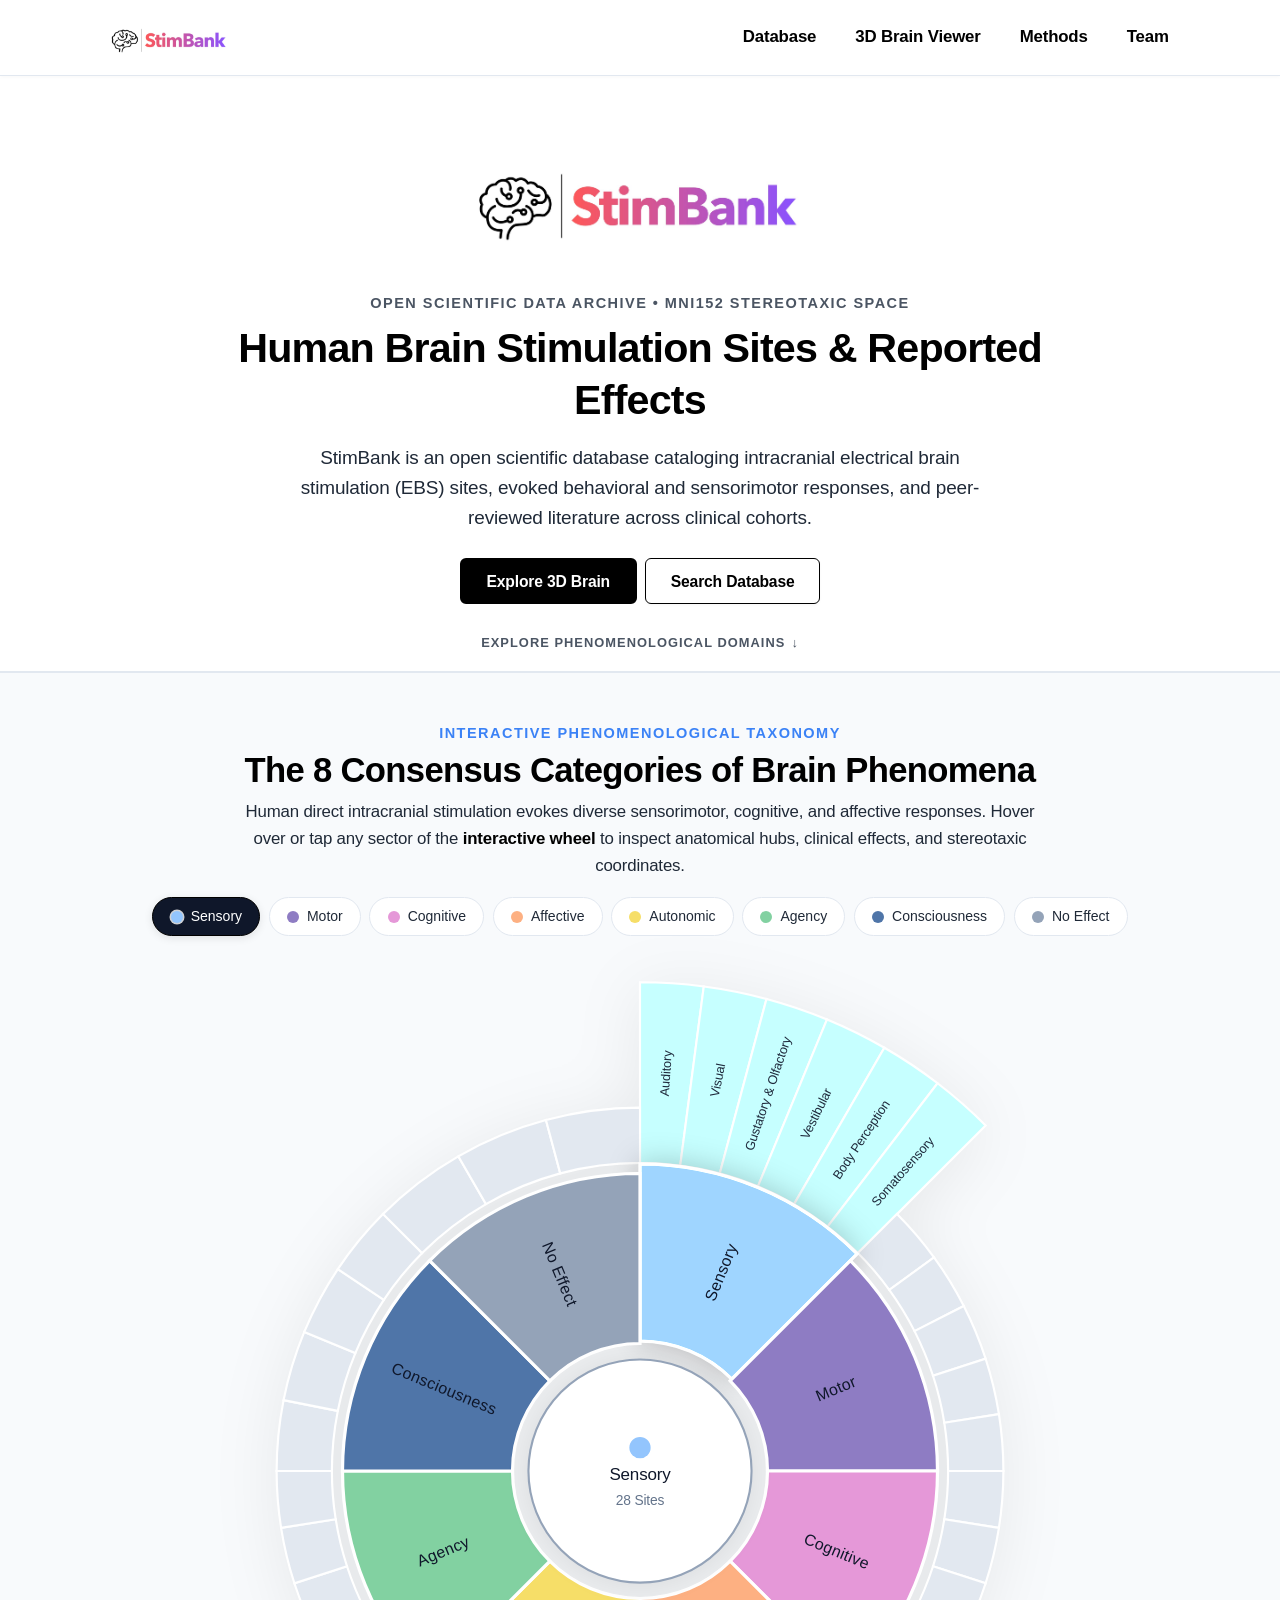
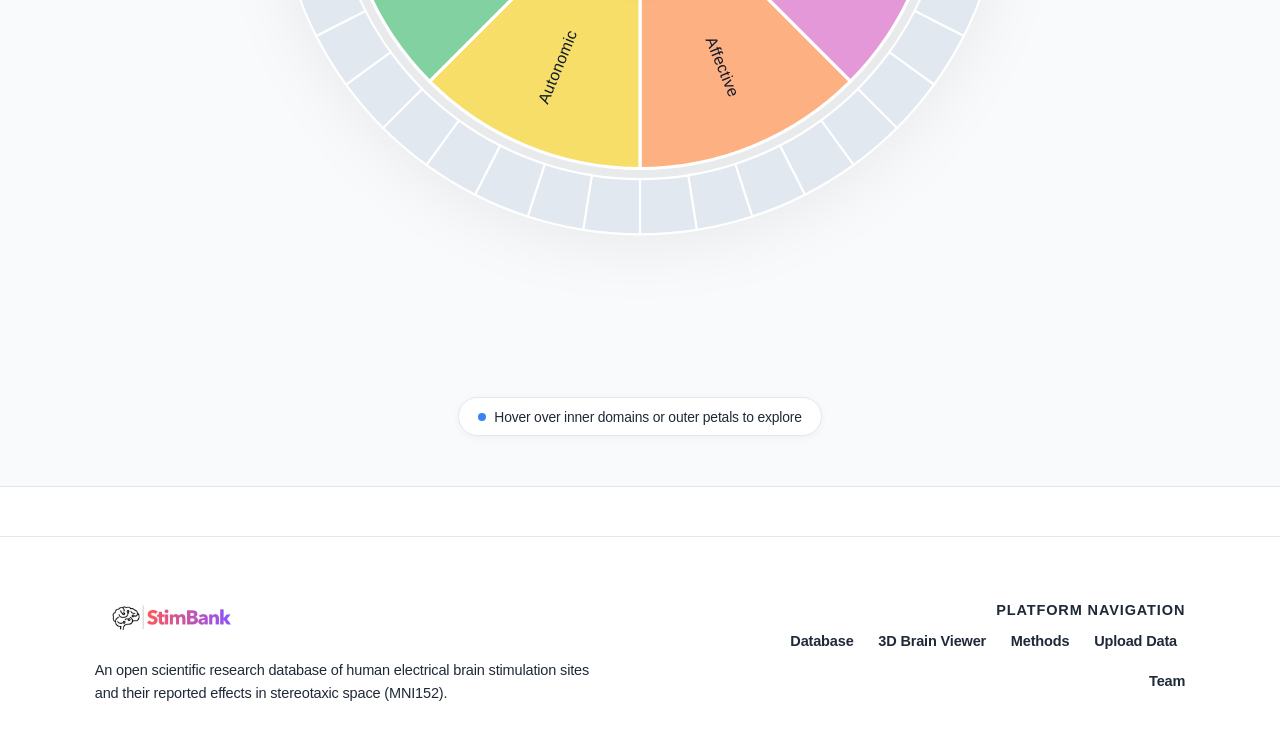
==== commit 7a754f68: "Updated description of domain and sub-domains, and organized the structure according to StimBank met" ====
--- a/index.html
+++ b/index.html
@@ -14,23 +14,23 @@
   <link rel="stylesheet" href="static/css/ebs_custom.css">
 
   <style>
-    /* Minimal, spacious hero styling */
+    /* Minimal, spacious hero styling with compact margins */
     .hero-big-section {
-      min-height: 60vh;
+      min-height: 42vh;
       display: flex;
       flex-direction: column;
       align-items: center;
       justify-content: center;
       text-align: center;
-      padding: 4.5rem 1.5rem 2.5rem;
+      padding: 2rem 1rem 1rem;
       border-bottom: 1px solid var(--border-subtle);
     }
 
     .hero-logo-img {
-      max-height: 180px;
+      max-height: 150px;
       width: auto;
       object-fit: contain;
-      margin-bottom: 1.75rem;
+      margin-bottom: 1rem;
       transition: transform 0.2s ease;
     }
     .hero-logo-img:hover {
@@ -42,7 +42,7 @@
       letter-spacing: 0.08em;
       text-transform: uppercase;
       color: var(--text-muted);
-      margin-top: 2.5rem;
+      margin-top: 1.25rem;
       display: inline-flex;
       align-items: center;
       gap: 6px;
@@ -54,59 +54,61 @@
     }
 
     .spotlight-section {
-      scroll-margin-top: 80px;
+      scroll-margin-top: 70px;
       position: relative;
+      padding: 1.25rem 0 2.5rem;
     }
 
     /* Big Centerpiece Interactive Radial Wheel Styles */
     .wheel-stage-wrapper {
       position: relative;
+      width: 100%;
       display: flex;
       flex-direction: column;
       align-items: center;
       justify-content: center;
-      min-height: 720px;
-      padding: 1.5rem 0 2rem;
+      min-height: 820px;
+      padding: 0;
+      margin: 0 auto;
     }
 
     .wheel-container {
       position: relative;
       width: 100%;
-      max-width: 680px;
+      max-width: 1020px;
       margin: 0 auto;
       user-select: none;
-      transition: transform 0.3s cubic-bezier(0.16, 1, 0.3, 1);
     }
 
     .wheel-svg {
       width: 100%;
       height: auto;
       display: block;
-      filter: drop-shadow(0 8px 30px rgba(0,0,0,0.08));
+      filter: drop-shadow(0 8px 32px rgba(0,0,0,0.07));
     }
 
     .wheel-arc-domain {
       cursor: pointer;
-      transition: all 0.22s cubic-bezier(0.16, 1, 0.3, 1);
+      transition: all 0.2s ease;
       stroke: #FFFFFF;
-      stroke-width: 2.5px;
+      stroke-width: 3px;
     }
     .wheel-arc-domain:hover, .wheel-arc-domain.active {
-      filter: brightness(1.12) drop-shadow(0 0 12px rgba(0,0,0,0.28));
-      transform-origin: 320px 320px;
-      transform: scale(1.025);
+      filter: brightness(1.08) drop-shadow(0 0 14px rgba(0,0,0,0.22));
+      transform-origin: 480px 480px;
+      transform: scale(1.018);
     }
 
     .wheel-arc-sub {
       cursor: pointer;
-      transition: all 0.2s cubic-bezier(0.16, 1, 0.3, 1);
+      transition: all 0.18s ease;
       stroke: #FFFFFF;
       stroke-width: 2px;
     }
     .wheel-arc-sub:hover, .wheel-arc-sub.active {
-      filter: brightness(1.2) drop-shadow(0 0 10px rgba(0,0,0,0.3));
-      transform-origin: 320px 320px;
-      transform: scale(1.035);
+      filter: brightness(1.1) drop-shadow(0 0 12px rgba(0,0,0,0.22));
+      transform-origin: 480px 480px;
+      transform: scale(1.022);
     }
 
     .wheel-center-circle {
@@ -114,8 +116,8 @@
       fill: #FFFFFF;
       stroke: var(--border-strong);
       stroke-width: 2px;
-      transition: all 0.25s ease;
-      filter: drop-shadow(0 2px 8px rgba(0,0,0,0.08));
+      transition: all 0.2s ease;
+      filter: drop-shadow(0 2px 10px rgba(0,0,0,0.06));
     }
     .wheel-center-circle:hover {
       fill: #F8FAFC;
@@ -123,28 +125,27 @@
     }
 
     .wheel-text-domain {
-      font-size: 13.5px;
-      font-weight: 800;
-      fill: #FFFFFF;
-      pointer-events: none;
-      text-anchor: middle;
-      letter-spacing: 0.03em;
-      filter: drop-shadow(0 1px 2px rgba(0,0,0,0.4));
-    }
-
-    .wheel-text-sub {
-      font-size: 11px;
-      font-weight: 700;
+      font-size: 15px;
+      font-weight: 500;
       fill: #0F172A;
       pointer-events: none;
       text-anchor: middle;
+      letter-spacing: 0.02em;
+    }
+
+    .wheel-text-sub {
+      font-size: 12px;
+      font-weight: 400;
+      fill: #1E293B;
+      pointer-events: none;
+      text-anchor: middle;
       letter-spacing: -0.01em;
     }
 
     .cat-btn-pill {
-      font-size: 0.82rem;
-      font-weight: 600;
-      padding: 0.4rem 0.9rem;
+      font-size: 0.85rem;
+      font-weight: 500;
+      padding: 0.45rem 1.05rem;
       border-radius: 24px;
       border: 1.5px solid var(--border-subtle);
       background-color: var(--surface-card);
@@ -156,66 +157,49 @@
       border-color: #000000;
       background-color: #0F172A;
       color: #FFFFFF;
-      box-shadow: 0 2px 8px rgba(0,0,0,0.12);
-    }
-
-    /* Hover-Activated Spotlight Overlay Card */
-    .spotlight-hover-overlay {
+      box-shadow: 0 2px 8px rgba(0,0,0,0.1);
+    }
+
+    /* Floating Compact Side Spotlight Card - Hidden until hover */
+    .spotlight-side-card {
       position: absolute;
-      top: 50%;
-      left: 50%;
-      transform: translate(-50%, -50%) scale(0.94);
-      width: 92%;
-      max-width: 580px;
-      max-height: 85vh;
-      overflow-y: auto;
-      background-color: rgba(255, 255, 255, 0.98);
-      backdrop-filter: blur(16px);
-      -webkit-backdrop-filter: blur(16px);
-      border: 2px solid #0F172A;
-      border-radius: 16px;
-      padding: 1.75rem;
-      box-shadow: 0 20px 50px rgba(0, 0, 0, 0.22), 0 0 0 1px rgba(255, 255, 255, 0.8);
+      top: 10px;
+      right: 15px;
+      width: 320px;
+      max-width: calc(100vw - 30px);
+      background-color: rgba(255, 255, 255, 0.96);
+      backdrop-filter: blur(14px);
+      -webkit-backdrop-filter: blur(14px);
+      border: 1.5px solid var(--border-subtle);
+      border-radius: 14px;
+      padding: 1.15rem 1.25rem;
+      box-shadow: 0 16px 36px rgba(0, 0, 0, 0.12);
       opacity: 0;
       visibility: hidden;
       pointer-events: none;
-      transition: opacity 0.24s cubic-bezier(0.16, 1, 0.3, 1),
-                  transform 0.24s cubic-bezier(0.16, 1, 0.3, 1),
-                  visibility 0.24s;
-      z-index: 100;
-    }
-
-    .spotlight-hover-overlay.is-visible {
+      transform: translateY(8px) scale(0.98);
+      transition: opacity 0.22s cubic-bezier(0.16, 1, 0.3, 1),
+                  transform 0.22s cubic-bezier(0.16, 1, 0.3, 1),
+                  visibility 0.22s;
+      z-index: 50;
+    }
+
+    .spotlight-side-card.is-visible {
       opacity: 1;
       visibility: visible;
       pointer-events: auto;
-      transform: translate(-50%, -50%) scale(1);
-    }
-
-    .spotlight-close-btn {
-      position: absolute;
-      top: 14px;
-      right: 14px;
-      width: 32px;
-      height: 32px;
-      border-radius: 50%;
-      background: #F1F5F9;
-      border: 1px solid #CBD5E1;
-      color: #0F172A;
-      display: flex;
-      align-items: center;
-      justify-content: center;
-      font-size: 1.1rem;
-      cursor: pointer;
-      line-height: 1;
-      transition: all 0.15s ease;
-      z-index: 10;
-    }
-    .spotlight-close-btn:hover {
-      background: #000000;
-      color: #FFFFFF;
-      border-color: #000000;
-      transform: scale(1.08);
+      transform: translateY(0) scale(1);
+    }
+
+    @media (max-width: 1100px) {
+      .spotlight-side-card {
+        position: fixed;
+        top: auto;
+        bottom: 20px;
+        right: 20px;
+        width: 310px;
+        z-index: 1050;
+      }
     }
 
     /* Interactive hint badge */
@@ -223,15 +207,15 @@
       display: inline-flex;
       align-items: center;
       gap: 8px;
-      padding: 0.5rem 1.25rem;
+      padding: 0.45rem 1.15rem;
       background: #FFFFFF;
       border: 1.5px solid var(--border-subtle);
       border-radius: 30px;
-      font-size: 0.86rem;
-      font-weight: 600;
+      font-size: 0.84rem;
+      font-weight: 500;
       color: var(--text-secondary);
       box-shadow: 0 2px 8px rgba(0,0,0,0.04);
-      margin-top: 1.5rem;
+      margin-top: 1rem;
     }
   </style>
 </head>
@@ -303,91 +287,90 @@
   </section>
 
   <!-- Interactive 5 Categories of Phenomena Section -->
+  <!-- Interactive 8 Categories of Phenomena Section -->
   <section class="py-5 spotlight-section" id="phenomena">
-    <div class="container px-4" style="max-width: 1200px;">
+    <div class="container-fluid px-lg-5 px-3" style="max-width: 1720px;">
       
       <!-- Section Header -->
       <div class="text-center mb-4">
-        <div class="text-uppercase small mb-1" style="letter-spacing: 0.1em; color: var(--cat-sensory); font-weight: 700; font-size: 0.8rem;">
+        <div class="text-uppercase small mb-1" style="letter-spacing: 0.1em; color: #3B82F6; font-weight: 600; font-size: 0.82rem;">
           Interactive Phenomenological Taxonomy
         </div>
-        <h2 class="fw-bold mb-2 display-6" style="font-size: 2.1rem;">The 5 Categories of Brain Phenomena</h2>
-        <p class="text-secondary mx-auto mb-3" style="max-width: 780px; font-size: 1.02rem;">
-          Human direct intracranial stimulation evokes diverse sensorimotor, cognitive, and affective responses. Hover over or tap any sector of the <strong>interactive wheel</strong> to open anatomical hubs, clinical effects, and stereotaxic coordinates.
+        <h2 class="fw-bold mb-2 display-6" style="font-size: 2.1rem;">The 8 Consensus Categories of Brain Phenomena</h2>
+        <p class="text-secondary mx-auto mb-3" style="max-width: 820px; font-size: 1.02rem;">
+          Human direct intracranial stimulation evokes diverse sensorimotor, cognitive, and affective responses. Hover over or tap any sector of the <strong>interactive wheel</strong> to inspect anatomical hubs, clinical effects, and stereotaxic coordinates.
         </p>
 
         <!-- Quick Selector Category Pills -->
         <div class="d-flex flex-wrap gap-2 justify-content-center mt-3" id="wheelPillsContainer">
-          <!-- Rendered via JS -->
+          <!-- Rendered dynamically via JS from taxonomy -->
         </div>
       </div>
 
-      <!-- Main Stage: Large Centerpiece Wheel Container -->
+      <!-- Main Stage: Centerpiece Large Wheel & Floating Spotlight Card -->
       <div class="wheel-stage-wrapper">
         
-        <!-- Center Wheel -->
-        <div class="wheel-container" id="wheelContainer">
-          <svg viewBox="0 0 640 640" class="wheel-svg" id="phenomenaWheelSvg">
-            <!-- SVG dynamically drawn by JavaScript -->
-          </svg>
+        <!-- Large Centerpiece Interactive Wheel -->
+        <div class="d-flex flex-column align-items-center w-100">
+          <div class="wheel-container" id="wheelContainer">
+            <svg viewBox="0 0 960 960" class="wheel-svg" id="phenomenaWheelSvg">
+              <!-- SVG dynamically drawn by JavaScript -->
+            </svg>
+          </div>
+          <div class="wheel-hint-badge text-center" id="wheelHint">
+            <span style="display:inline-block; width:8px; height:8px; border-radius:50%; background-color:#3B82F6;"></span>
+            <span>Hover over inner domains or outer petals to explore</span>
+          </div>
         </div>
 
-        <!-- Center / Bottom Hint -->
-        <div class="wheel-hint-badge text-center" id="wheelHint">
-          <span style="display:inline-block; width:8px; height:8px; border-radius:50%; background-color:#2563EB; animation: pulseDot 1.8s infinite;"></span>
-          <span>Hover over inner domains or outer petals to open detailed effects</span>
-        </div>
-
-        <!-- Hover-Activated Spotlight Popover Box -->
-        <div class="spotlight-hover-overlay" id="categorySpotlight" role="dialog" aria-modal="true">
+        <!-- Floating Compact Spotlight Information Card (Appears on Hover) -->
+        <div class="spotlight-side-card" id="categorySpotlight" role="region" aria-label="Category Spotlight">
           
-          <button type="button" class="spotlight-close-btn" id="spotlightCloseBtn" title="Close Spotlight">&times;</button>
-
           <!-- Header Badges -->
-          <div class="d-flex flex-wrap justify-content-between align-items-center gap-2 mb-3 pe-4">
-            <div class="d-flex align-items-center gap-2">
-              <span class="cat-badge" id="spotlightBadge">
-                <span class="category-dot" id="spotlightDot"></span>
-                <span id="spotlightCategoryName" class="fw-bold">Cognitive &amp; Language</span>
+          <div class="d-flex flex-wrap justify-content-between align-items-center gap-2 mb-2">
+            <div class="d-flex align-items-center gap-1">
+              <span class="cat-badge" id="spotlightBadge" style="background-color: #93C5FD; color: #1E3A8A; font-size: 0.78rem; padding: 2px 8px;">
+                <span class="category-dot" id="spotlightDot" style="background-color: #3B82F6; width: 6px; height: 6px;"></span>
+                <span id="spotlightCategoryName" style="font-weight: 600;">Sensory</span>
               </span>
-              <span class="badge bg-dark text-white" id="spotlightSubBadge">General Domain</span>
+              <span class="badge bg-dark text-white" id="spotlightSubBadge" style="font-size: 0.72rem; padding: 3px 6px;">All Sub-Domains</span>
             </div>
-            <span class="text-secondary small fw-bold" id="spotlightCount">146 stimulation sites</span>
+            <span class="text-secondary small fw-medium" id="spotlightCount" style="font-size: 0.78rem;">30 sites</span>
           </div>
 
           <!-- Main Titles & Description -->
-          <h3 class="fw-bold mb-2" id="spotlightTitle" style="font-size: 1.35rem;">Cognitive &amp; Language Responses</h3>
-          <p class="text-secondary mb-3" id="spotlightDescription" style="line-height: 1.55; font-size: 0.94rem;">
-            Higher-order associative networks including mentalizing (Theory of Mind), speech arrest, naming anomia, intense experiential déjà vu, memory recall, and working memory disruption.
+          <h4 class="mb-1" id="spotlightTitle" style="font-size: 1.15rem; font-weight: 600; color: #0F172A;">Sensory Responses</h4>
+          <p class="text-secondary mb-2" id="spotlightDescription" style="line-height: 1.45; font-size: 0.84rem;">
+            Somatosensory, visual, auditory, gustatory, olfactory, vestibular, and body perception pathways evoking elementary or complex sensations, illusions, and altered body schema.
           </p>
 
           <!-- Key Anatomical Hubs -->
-          <div class="mb-3">
-            <span class="text-uppercase text-secondary small d-block mb-1 fw-bold" style="font-size: 0.72rem; letter-spacing: 0.06em;">Key Anatomical Hubs</span>
-            <div class="d-flex flex-wrap gap-1" id="spotlightRegions"></div>
+          <div class="mb-2">
+            <span class="text-uppercase text-secondary small d-block mb-1 fw-semibold" style="font-size: 0.68rem; letter-spacing: 0.05em;">Key Anatomical Hubs</span>
+            <div class="d-flex flex-wrap gap-1" id="spotlightRegions" style="font-size: 0.75rem;"></div>
           </div>
 
           <!-- Sub-domains List -->
-          <div class="mb-3">
-            <span class="text-uppercase text-secondary small d-block mb-1 fw-bold" style="font-size: 0.72rem; letter-spacing: 0.06em;">Sub-Domains in this Category</span>
-            <div class="d-flex flex-wrap gap-1" id="spotlightEffects"></div>
+          <div class="mb-2">
+            <span class="text-uppercase text-secondary small d-block mb-1 fw-semibold" style="font-size: 0.68rem; letter-spacing: 0.05em;">Sub-Domains in this Category</span>
+            <div class="d-flex flex-wrap gap-1" id="spotlightEffects" style="font-size: 0.75rem;"></div>
           </div>
 
           <!-- Footer Meta & Actions -->
-          <div class="pt-3 border-top mt-3" style="border-color: var(--border-subtle) !important;">
+          <div class="pt-2 border-top mt-2" style="border-color: var(--border-subtle) !important;">
             <div class="row align-items-center g-2">
-              <div class="col-sm-6">
-                <div class="p-2 border rounded" style="background-color: var(--surface-muted); border-color: var(--border-subtle) !important;">
-                  <span class="text-secondary text-uppercase d-block fw-bold" style="font-size: 0.65rem; letter-spacing: 0.05em;">Stereotaxic Bounds (MNI)</span>
-                  <div class="fw-semibold text-dark small font-monospace mt-1" id="spotlightBounds" style="font-size: 0.8rem;">X: [-56, 62], Y: [-51, 35], Z: [2, 75] mm</div>
+              <div class="col-12 mb-1">
+                <div class="px-2 py-1 border rounded" style="background-color: var(--surface-muted); border-color: var(--border-subtle) !important;">
+                  <span class="text-secondary text-uppercase d-block fw-semibold" style="font-size: 0.64rem; letter-spacing: 0.04em;">Stereotaxic Bounds (MNI)</span>
+                  <div class="fw-medium text-dark small font-monospace mt-0" id="spotlightBounds" style="font-size: 0.76rem;">Loading bounds...</div>
                 </div>
               </div>
-              <div class="col-sm-6">
+              <div class="col-12">
                 <div class="d-flex gap-2">
-                  <a href="viewer.html?category=Cognitive%20%26%20Language" class="btn-stimbank-primary btn-stimbank-sm flex-fill text-center" id="spotlightViewerBtn">
-                    Explore in 3D
+                  <a href="viewer.html?category=Sensory" class="btn-stimbank-primary btn-stimbank-sm flex-fill text-center py-1" id="spotlightViewerBtn" style="font-size: 0.8rem;">
+                    3D Brain
                   </a>
-                  <a href="explorer.html?category=Cognitive%20%26%20Language" class="btn-stimbank-secondary btn-stimbank-sm flex-fill text-center" id="spotlightTableBtn">
+                  <a href="explorer.html?category=Sensory" class="btn-stimbank-secondary btn-stimbank-sm flex-fill text-center py-1" id="spotlightTableBtn" style="font-size: 0.8rem;">
                     Search Table
                   </a>
                 </div>
@@ -437,127 +420,151 @@
       const data = window.EBS_DATASET;
       const sites = data ? data.sites : [];
 
-      // 5 Core Phenomena Taxonomy with Structured Sub-Domains
-      const taxonomyData = {
-        "Cognitive & Language": {
-          color: "#8B5CF6",
-          desc: "Higher-order associative networks including mentalizing (Theory of Mind), speech arrest, naming anomia, intense experiential déjà vu, memory recall, and working memory disruption.",
-          regions: ["Middle Frontal Gyrus", "Pars Opercularis (Broca)", "Posterior STG (Wernicke)", "Entorhinal Cortex", "Hippocampus", "DLPFC", "Temporoparietal Junction (TPJ)"],
+      // Fallback taxonomy if dataset not ready
+      const defaultTaxonomy = {
+        "Sensory": {
+          color: "#93C5FD",
+          desc: "Somatosensory, visual, auditory, gustatory, olfactory, vestibular, and body perception pathways evoking elementary or complex sensations, illusions, and altered body schema.",
+          regions: ["Postcentral Gyrus (S1)", "Parietal Operculum (S2)", "Calcarine Sulcus (V1)", "Fusiform Face Area (FFA)", "Heschl's Gyrus (A1)", "Posterior Insula", "Temporoparietal Junction (TPJ)"],
           subdomains: [
-            { name: "Mentalizing (ToM)", desc: "Social cognition, Theory of Mind, attributing mental states, perspective-taking, and intentions to others.", hubs: ["TPJ", "mPFC", "Precuneus"] },
-            { name: "Speech & Naming Arrest", desc: "Complete interruption of vocalization or speech counting during stimulation without loss of awareness.", hubs: ["Pars Opercularis (Broca)", "SMA", "vPMC"] },
-            { name: "Language Processing", desc: "Phonemic paraphasias, comprehension breakdown, semantic paraphasia, and pure alexia without agraphia.", hubs: ["Posterior STG", "Angular Gyrus", "pMTG"] },
-            { name: "Déjà vu & Memory", desc: "Experiential illusion of familiarity (déjà vu/jamais vu), autobiographical episodic memory retrieval, and dreamy states.", hubs: ["Hippocampus (CA1)", "Entorhinal Cortex", "Amygdala"] },
-            { name: "Derealization", desc: "Altered perception of reality, feeling detached from surroundings, and temporal associative disruptions.", hubs: ["Temporoparietal Cortex", "Posterior Cingulate"] }
+            { name: "Auditory", desc: "Evoked simple or complex auditory perceptions and illusions.", hubs: ["Heschl's Gyrus (A1)", "Superior Temporal Gyrus"] },
+            { name: "Visual", desc: "Evoked simple or complex visual perceptions and illusions.", hubs: ["Calcarine Sulcus (V1)", "FFA", "MT/V5"] },
+            { name: "Gustatory & Olfactory", desc: "Taste and smell sensations with hedonic valence.", hubs: ["Anterior Insula", "Piriform Cortex"] },
+            { name: "Vestibular", desc: "Dizziness, vertigo, and graviceptive illusions.", hubs: ["PIVC", "Insular Operculum"] },
+            { name: "Body Perception", desc: "Out-of-body experiences, limb illusions, and body schema alterations.", hubs: ["Right TPJ", "Angular Gyrus"] },
+            { name: "Somatosensory", desc: "Painful or non-painful somatosensory mapped responses.", hubs: ["Postcentral Gyrus (S1)", "S2 Operculum"] }
           ]
         },
         "Motor": {
-          color: "#2563EB",
-          desc: "Primary and supplementary motor circuits controlling voluntary muscle contractions, eye movements, tremor regulation, and motor inhibition.",
+          color: "#8E7CC3",
+          desc: "Primary, supplementary, and subcortical motor circuits controlling voluntary muscle contractions, eye movements, tremor regulation, and motor inhibition.",
           regions: ["Precentral Gyrus (Hand Knob)", "Supplementary Motor Area (SMA)", "Frontal Eye Field (FEF)", "Subthalamic Nucleus (STN)", "VIM Thalamus"],
           subdomains: [
-            { name: "Saccadic Eye Movement", desc: "Conjugate horizontal and oblique saccadic eye deviations evoked by frontal eye field stimulation.", hubs: ["Frontal Eye Field (FEF)", "Superior Frontal Sulcus"] },
-            { name: "Upper Limb & Hand", desc: "Tonic contraction, clonic twitching of thumb, fingers, wrist, or forearm mapped to the precentral motor strip.", hubs: ["Precentral Gyrus (M1 Hand Knob)", "Paracentral Lobule"] },
-            { name: "Articulatory Arrest", desc: "Involuntary clonic or tonic contraction of lips, tongue, vocal cords, and larynx preventing articulation.", hubs: ["Precentral Gyrus Face Area", "Opercular M1"] },
-            { name: "Motor Arrest & Paresis", desc: "Inability to maintain active muscle movement or voluntary limb posture during stimulation.", hubs: ["Negative Motor Areas (NMA)", "Pre-SMA"] },
-            { name: "Tremor Modulation", desc: "Acute therapeutic suppression of resting and action tremors during deep high-frequency stimulation.", hubs: ["VIM Thalamus", "Subthalamic Nucleus (STN)"] }
+            { name: "Upper Limb & Hand", desc: "Tonic contraction, clonic twitching of thumb, fingers, wrist, or forearm.", hubs: ["M1 Hand Knob", "SMA"] },
+            { name: "Saccadic Eye", desc: "Conjugate horizontal, oblique, or vertical saccadic eye deviations.", hubs: ["Frontal Eye Field (FEF)"] },
+            { name: "Face & Vocal", desc: "Involuntary clonic or tonic contraction of lips, oral angle, tongue, and vocal folds.", hubs: ["M1 Face Area", "SMA"] },
+            { name: "Motor Arrest", desc: "Inability to maintain active muscle movement or voluntary limb posture.", hubs: ["Negative Motor Area", "Pre-SMA"] },
+            { name: "Tremor Control", desc: "Acute therapeutic suppression of resting and action tremors.", hubs: ["STN", "VIM Thalamus"] }
           ]
         },
-        "Sensory & Perceptual": {
-          color: "#0284C7",
-          desc: "Somatosensory, visual, acoustic, and chemical sensory pathways evoking elementary sensations, hallucinations, or illusions.",
-          regions: ["Postcentral Gyrus (S1)", "Parietal Operculum (S2)", "Calcarine Sulcus (V1)", "Fusiform Face Area (FFA)", "Heschl's Gyrus (A1)", "Insular Cortex"],
+        "Cognitive": {
+          color: "#E598D8",
+          desc: "Higher-order associative networks including language processing, speech arrest, naming anomia, experiential memory retrieval, and Theory of Mind.",
+          regions: ["Middle Frontal Gyrus", "Pars Opercularis (Broca)", "Posterior STG (Wernicke)", "Entorhinal Cortex", "Hippocampus", "DLPFC", "TPJ"],
           subdomains: [
-            { name: "Somatosensory Paresthesias", desc: "Tingling, numbness, electrical vibration, or thermal warmth mapped somatotopically across the postcentral gyrus.", hubs: ["Postcentral Gyrus (S1)", "S2 Operculum"] },
-            { name: "Visual Perceptions", desc: "Elementary phosphenes, flashes, scintillating scotomas, and complex facial metamorphopsias.", hubs: ["Calcarine Cortex (V1)", "Lingual Gyrus", "FFA"] },
-            { name: "Auditory Perception", desc: "Pure acoustic tones, high-pitch ringing, buzzing sounds, and auditory illusions evoked from primary acoustic cortex.", hubs: ["Heschl's Gyrus (A1)", "Superior Temporal Gyrus"] },
-            { name: "Pain & Thermal", desc: "Localized burning heat, cooling sensations, or sharp visceral/somatic pain induction.", hubs: ["Dorsal Posterior Insula", "Opercular Cortex"] },
-            { name: "Olfactory & Gustatory", desc: "Intense metallic, sweet, or foul unmotivated smells and tastes evoked from mesial temporal and insular sites.", hubs: ["Piriform Cortex", "Anterior Insular Operculum"] }
+            { name: "Speech Arrest", desc: "Complete interruption of vocalization or speech counting with preserved awareness.", hubs: ["Broca's Area", "vPMC"] },
+            { name: "Language", desc: "Phonemic paraphasias, comprehension breakdown, semantic paraphasia, and pure alexia.", hubs: ["Wernicke", "VWFA"] },
+            { name: "Déjà vu & Memory", desc: "Experiential illusion of familiarity, autobiographical playback, and dreamy states.", hubs: ["Hippocampus", "Entorhinal Cortex"] },
+            { name: "Mentalizing (ToM)", desc: "Social cognition, Theory of Mind, attributing mental states, and perspective-taking.", hubs: ["TPJ", "dmPFC"] },
+            { name: "Working Memory", desc: "Working memory manipulation disruption and attention interference.", hubs: ["DLPFC"] }
           ]
         },
         "Affective": {
-          color: "#E11D48",
+          color: "#FDB082",
           desc: "Limbic and paralimbic circuits generating subjective emotional states, fear, euphoria, determination, or acute relief of dysphoria.",
           regions: ["Basolateral Amygdala", "Anterior Cingulate (ACC)", "Anterior Midcingulate (aMCC)", "Subgenual Area 25", "Nucleus Accumbens"],
           subdomains: [
-            { name: "Anxiety & Acute Fear", desc: "Unmotivated dread, visceral panic, acute terror, and feeling of imminent catastrophe.", hubs: ["Basolateral Amygdala", "Anterior Insula"] },
-            { name: "Mirth & Laughter", desc: "Spontaneous, uncontrollable mirthful laughter with genuine subjective amusement and cheerfulness.", hubs: ["Anterior Cingulate Cortex (ACC)", "Supplementary Motor Cortex"] },
-            { name: "Will to Persevere", desc: "Courage, feeling of determination to overcome adversity, and physiological preparedness for challenge.", hubs: ["Anterior Midcingulate Cortex (aMCC)"] },
-            { name: "Depression / Dysphoria Lifting", desc: "Rapid alleviation of dysphoric mood, sudden lightness, and return of hedonic interest.", hubs: ["Subcallosal Cingulate (Area 25)", "Nucleus Accumbens"] },
-            { name: "Ecstatic Bliss", desc: "Intense feeling of hyper-reality, oceanic joy, time slowing, and transcendent well-being.", hubs: ["Anterior Insula", "Temporopolar Cortex"] }
+            { name: "Fear & Anxiety", desc: "Unmotivated dread, visceral panic, acute terror, and feeling of imminent catastrophe.", hubs: ["Basolateral Amygdala", "Anterior Insula"] },
+            { name: "Mirth & Laughter", desc: "Spontaneous mirthful laughter with genuine subjective amusement.", hubs: ["ACC", "Pre-SMA"] },
+            { name: "Perseverance", desc: "Courage, feeling of determination to overcome adversity, and physiological readiness.", hubs: ["aMCC"] },
+            { name: "Mood Lifting", desc: "Rapid alleviation of dysphoric mood, sudden lightness, and return of hedonic interest.", hubs: ["Area 25", "Nucleus Accumbens"] },
+            { name: "Ecstatic Bliss", desc: "Intense feeling of hyper-reality, oceanic joy, and transcendent well-being.", hubs: ["Anterior-Superior Insula"] }
           ]
         },
         "Autonomic": {
-          color: "#059669",
+          color: "#F6DE68",
           desc: "Central autonomic network regulating visceral interoception, cardiac rhythm, vasomotor tone, and neurovegetative reflexes.",
           regions: ["Anterior Insular Cortex", "Periaqueductal Gray (PAG)", "Hypothalamus", "Medial Prefrontal Cortex"],
           subdomains: [
-            { name: "Visceral / Epigastric Aura", desc: "Rising epigastric sensation from the stomach to the throat, nausea, and abdominal fluttering.", hubs: ["Anterior-Inferior Insula", "Mesial Temporal Lobe"] },
-            { name: "Cardiovascular Dynamics", desc: "Sinus tachycardia, acute bradycardia, palpitations, and arterial blood pressure shifts.", hubs: ["Posterior Insular Cortex", "Anterior Cingulate"] },
-            { name: "Thermal Vasomotor", desc: "Sudden facial flushing, skin sensation of extreme heat or sudden chill.", hubs: ["Hypothalamus", "Insular Operculum"] },
-            { name: "Piloerection (Goosebumps)", desc: "Bilateral or ipsilateral erection of hairs with subjective shivers down the spine.", hubs: ["Anterior Cingulate", "Periaqueductal Gray"] },
-            { name: "Pupillary & Secretory", desc: "Mydriasis, pupillary constriction, hypersalivation, and sweat response.", hubs: ["Hypothalamus", "Prefrontal Autonomic Areas"] }
+            { name: "Visceral / Aura", desc: "Rising epigastric sensation from stomach into chest and throat.", hubs: ["Anterior Insula"] },
+            { name: "Cardiac Dynamics", desc: "Sinus tachycardia, acute bradycardia, palpitations, and blood pressure shifts.", hubs: ["Posterior Insula"] },
+            { name: "Vasomotor Tone", desc: "Sudden facial flushing, skin sensation of extreme heat or sudden chill.", hubs: ["Hypothalamus"] },
+            { name: "Piloerection", desc: "Bilateral or ipsilateral goosebumps with subjective shivers down the spine.", hubs: ["PAG", "aMCC"] },
+            { name: "Pupillary Reflex", desc: "Mydriasis, pupillary constriction, hypersalivation, and sweat response.", hubs: ["Hypothalamic Nuclei"] }
+          ]
+        },
+        "Agency": {
+          color: "#82D1A1",
+          desc: "Parietal, insular, and premotor networks governing the sense of bodily ownership, self-location, motor intentionality, and agency of action.",
+          regions: ["Right Angular Gyrus", "TPJ", "Inferior Parietal Lobule (IPL)", "Premotor Cortex", "Pre-SMA"],
+          subdomains: [
+            { name: "Out-of-Body", desc: "Illusory sensation of floating above one's body or autoscopic displacement.", hubs: ["Right TPJ", "Angular Gyrus"] },
+            { name: "Motor Intention", desc: "Strong conscious desire or intention to move a specific limb without actual execution.", hubs: ["IPL", "Supramarginal Gyrus"] },
+            { name: "Illusory Move", desc: "Subjective belief and vivid feeling that a limb moved when no movement occurred.", hubs: ["Posterior Parietal Cortex"] },
+            { name: "Foreign Limb", desc: "Altered somatic ownership, sensation that an arm or leg belongs to someone else.", hubs: ["Temporoparietal Cortex"] },
+            { name: "Automatisms", desc: "Involuntary coordinated complex motor acts performed without conscious volition.", hubs: ["SMA"] }
+          ]
+        },
+        "Consciousness": {
+          color: "#4F75A8",
+          desc: "Frontoparietal, claustrum, intralaminar thalamic, and default mode networks supporting subjective awareness, contact, and global integration.",
+          regions: ["Claustrum / External Capsule", "Intralaminar Thalamic Nuclei", "Precuneus", "Posterior Cingulate Cortex"],
+          subdomains: [
+            { name: "Altered Awareness", desc: "Transient lapse in conscious awareness and unresponsiveness to cues.", hubs: ["Claustrum"] },
+            { name: "Conscious Pause", desc: "Complete reversible cessation of volitional behavior, blank stare, and amnesia.", hubs: ["Claustrum", "Thalamus"] },
+            { name: "Absence State", desc: "Sudden behavioral arrest with preservation of tone but total disconnection.", hubs: ["Centromedian Thalamus"] },
+            { name: "Derealization", desc: "Profound feeling of being detached from surrounding reality and existential alienation.", hubs: ["Precuneus", "PCC"] }
+          ]
+        },
+        "No Effect": {
+          color: "#94A3B8",
+          desc: "Asymptomatic stimulation contacts where electrical delivery within safety limits evoked no detectable behavioral, cognitive, sensorimotor, or autonomic response.",
+          regions: ["Silent Cortical Boundaries", "Non-Eloquent Association Cortex", "Subthreshold White Matter Tracts"],
+          subdomains: [
+            { name: "Asymptomatic", desc: "Stimulation applied up to safety limit with zero reported changes.", hubs: ["Non-Eloquent DLPFC", "MTG"] },
+            { name: "Subthreshold", desc: "No effect elicited at tested current amplitude or frequency parameters.", hubs: ["Parietal Operculum", "White Matter"] },
+            { name: "Negative Margin", desc: "Negative functional response confirming safety margin for surgical resection.", hubs: ["Anterior STG", "IFG"] }
           ]
         }
       };
 
-      const orderedCategories = ["Cognitive & Language", "Motor", "Sensory & Perceptual", "Affective", "Autonomic"];
-      let activeCategory = "Cognitive & Language";
+      const taxonomyData = (data && data.taxonomy && Object.keys(data.taxonomy).length > 0) 
+        ? data.taxonomy 
+        : defaultTaxonomy;
+
+      const orderedCategories = Object.keys(taxonomyData);
+      let activeCategory = orderedCategories[0] || "Sensory";
       let activeSubDomain = null;
-      let isOverlayOpen = false;
       let closeTimeout = null;
 
-      const spotlightOverlay = document.getElementById('categorySpotlight');
-      const closeBtn = document.getElementById('spotlightCloseBtn');
+      const spotlightCard = document.getElementById('categorySpotlight');
 
       function openSpotlight() {
         if (closeTimeout) {
           clearTimeout(closeTimeout);
           closeTimeout = null;
         }
-        spotlightOverlay.classList.add('is-visible');
-        isOverlayOpen = true;
+        spotlightCard.classList.add('is-visible');
       }
 
       function scheduleCloseSpotlight() {
         if (closeTimeout) clearTimeout(closeTimeout);
         closeTimeout = setTimeout(() => {
-          spotlightOverlay.classList.remove('is-visible');
-          isOverlayOpen = false;
-        }, 320); // Smooth delay so moving cursor to box doesn't close it
+          spotlightCard.classList.remove('is-visible');
+        }, 350); // Smooth buffer so user can move mouse into box
       }
 
-      function closeSpotlightImmediately() {
-        if (closeTimeout) clearTimeout(closeTimeout);
-        spotlightOverlay.classList.remove('is-visible');
-        isOverlayOpen = false;
-      }
-
-      // Close Button Handler
-      closeBtn.addEventListener('click', (e) => {
-        e.stopPropagation();
-        closeSpotlightImmediately();
-      });
-
-      // Keep open when mouse enters spotlight box itself
-      spotlightOverlay.addEventListener('mouseenter', () => {
+      // Keep open when mouse enters spotlight card itself
+      spotlightCard.addEventListener('mouseenter', () => {
         if (closeTimeout) {
           clearTimeout(closeTimeout);
           closeTimeout = null;
         }
       });
-      spotlightOverlay.addEventListener('mouseleave', () => {
+      spotlightCard.addEventListener('mouseleave', () => {
         scheduleCloseSpotlight();
       });
 
       // Quick Pill Buttons
       const pillsContainer = document.getElementById('wheelPillsContainer');
+      pillsContainer.innerHTML = '';
       orderedCategories.forEach(cat => {
+        const meta = taxonomyData[cat];
         const btn = document.createElement('button');
         btn.type = 'button';
         btn.className = `cat-btn-pill ${cat === activeCategory ? 'active' : ''}`;
         btn.setAttribute('data-cat', cat);
-        btn.innerHTML = `<span class="category-dot" style="background-color: ${taxonomyData[cat].color};"></span>${cat}`;
+        btn.innerHTML = `<span class="category-dot" style="background-color: ${meta.color};"></span>${cat}`;
         
         btn.addEventListener('mouseenter', () => {
           selectCategory(cat, true);
@@ -596,15 +603,15 @@
         ].join(" ");
       }
 
-      // Draw Large Centerpiece Interactive Wheel (640x640)
+      // Draw Centerpiece Interactive Wheel (960x960)
       function drawWheel() {
         const svg = document.getElementById('phenomenaWheelSvg');
         svg.innerHTML = '';
 
-        const cx = 320, cy = 320;
-        const rCenter = 72;
-        const rInner1 = 82, rInner2 = 180;
-        const rOuter1 = 188, rOuter2 = 295;
+        const cx = 480, cy = 480;
+        const rCenter = 105;
+        const rInner1 = 120, rInner2 = 280;
+        const rOuter1 = 290, rOuter2 = 460;
 
         const numCats = orderedCategories.length;
         const catAngleSpan = (2 * Math.PI) / numCats;
@@ -614,8 +621,8 @@
         orderedCategories.forEach((cat, idx) => {
           const startAngle = angleOffset + idx * catAngleSpan;
           const meta = taxonomyData[cat];
-          const subdomains = meta.subdomains;
-          const numSubs = subdomains.length;
+          const subdomains = meta.subdomains || [];
+          const numSubs = subdomains.length || 1;
           const subAngleSpan = catAngleSpan / numSubs;
           const isActiveCat = (cat === activeCategory);
 
@@ -624,12 +631,12 @@
             const subEnd = subStart + subAngleSpan;
 
             const isCurrentSub = activeSubDomain && activeSubDomain.name === sub.name;
-            const outerR = isActiveCat ? (isCurrentSub ? rOuter2 + 10 : rOuter2) : rOuter1 + 35;
+            const outerR = isActiveCat ? (isCurrentSub ? rOuter2 + 10 : rOuter2) : rOuter1 + 52;
             const pathD = describeArc(cx, cy, rOuter1, outerR, subStart, subEnd);
 
             const path = document.createElementNS("http://www.w3.org/2000/svg", "path");
             path.setAttribute("d", pathD);
-            path.setAttribute("fill", isActiveCat ? (isCurrentSub ? meta.color : adjustColor(meta.color, 0.45)) : "#E2E8F0");
+            path.setAttribute("fill", isActiveCat ? (isCurrentSub ? meta.color : adjustColor(meta.color, 0.35)) : "#E2E8F0");
             path.setAttribute("class", `wheel-arc-sub ${isCurrentSub ? 'active' : ''}`);
             path.setAttribute("data-cat", cat);
             path.setAttribute("data-sub-idx", sIdx);
@@ -642,10 +649,10 @@
               text.setAttribute("x", textPos.x);
               text.setAttribute("y", textPos.y + 4);
               text.setAttribute("class", "wheel-text-sub");
-              text.setAttribute("fill", isCurrentSub ? "#FFFFFF" : "#0F172A");
+              text.setAttribute("fill", "#0F172A");
               
               let shortName = sub.name;
-              if (shortName.length > 15) shortName = shortName.substring(0, 13) + '…';
+              if (shortName.length > 25) shortName = shortName.substring(0, 23) + '…';
               text.textContent = shortName;
 
               let deg = (midAngle * 180 / Math.PI);
@@ -658,7 +665,7 @@
               svg.appendChild(path);
             }
 
-            // Hover / Click on Sub-domain slice: Opens box
+            // Hover / Click on Sub-domain slice: Opens spotlight box
             path.addEventListener('mouseenter', () => {
               activeCategory = cat;
               activeSubDomain = sub;
@@ -679,7 +686,7 @@
           });
         });
 
-        // 2. Draw Inner 5 Core Domain Arcs
+        // 2. Draw Inner 8 Core Domain Arcs
         orderedCategories.forEach((cat, idx) => {
           const startAngle = angleOffset + idx * catAngleSpan;
           const endAngle = startAngle + catAngleSpan;
@@ -701,13 +708,9 @@
           const textPos = polarToCartesian(cx, cy, (innerR + outerR) / 2, midAngle);
           const text = document.createElementNS("http://www.w3.org/2000/svg", "text");
           text.setAttribute("x", textPos.x);
-          text.setAttribute("y", textPos.y + 5);
+          text.setAttribute("y", textPos.y + 4);
           text.setAttribute("class", "wheel-text-domain");
-          
-          let domainLabel = cat.split(' ')[0];
-          if (cat === "Cognitive & Language") domainLabel = "Cognitive";
-          if (cat === "Sensory & Perceptual") domainLabel = "Sensory";
-          text.textContent = domainLabel;
+          text.textContent = cat;
 
           let deg = (midAngle * 180 / Math.PI);
           if (deg > 90 && deg < 270) deg += 180;
@@ -716,7 +719,7 @@
           svg.appendChild(path);
           svg.appendChild(text);
 
-          // Click / Hover Category Arc: Opens box
+          // Click / Hover Category Arc: Opens spotlight box
           path.addEventListener('mouseenter', () => {
             selectCategory(cat, true);
           });
@@ -741,17 +744,14 @@
         centerCircle.addEventListener('mouseleave', () => {
           scheduleCloseSpotlight();
         });
-        centerCircle.addEventListener('click', () => {
-          openSpotlight();
-        });
         svg.appendChild(centerCircle);
 
         // Center Title & Icon
-        const activeMeta = taxonomyData[activeCategory];
+        const activeMeta = taxonomyData[activeCategory] || { color: "#3B82F6" };
         const centerIcon = document.createElementNS("http://www.w3.org/2000/svg", "circle");
         centerIcon.setAttribute("cx", cx);
-        centerIcon.setAttribute("cy", cy - 18);
-        centerIcon.setAttribute("r", 7.5);
+        centerIcon.setAttribute("cy", cy - 22);
+        centerIcon.setAttribute("r", 10);
         centerIcon.setAttribute("fill", activeMeta.color);
         centerIcon.style.pointerEvents = "none";
         svg.appendChild(centerIcon);
@@ -760,20 +760,20 @@
         centerText1.setAttribute("x", cx);
         centerText1.setAttribute("y", cy + 8);
         centerText1.setAttribute("text-anchor", "middle");
-        centerText1.setAttribute("font-size", "13px");
-        centerText1.setAttribute("font-weight", "800");
+        centerText1.setAttribute("font-size", "16px");
+        centerText1.setAttribute("font-weight", "500");
         centerText1.setAttribute("fill", "#0F172A");
         centerText1.style.pointerEvents = "none";
-        centerText1.textContent = activeCategory.split(' ')[0];
+        centerText1.textContent = activeCategory;
         svg.appendChild(centerText1);
 
         const catSitesCount = sites.filter(s => s.category === activeCategory).length;
         const centerText2 = document.createElementNS("http://www.w3.org/2000/svg", "text");
         centerText2.setAttribute("x", cx);
-        centerText2.setAttribute("y", cy + 28);
+        centerText2.setAttribute("y", cy + 32);
         centerText2.setAttribute("text-anchor", "middle");
-        centerText2.setAttribute("font-size", "11px");
-        centerText2.setAttribute("font-weight", "600");
+        centerText2.setAttribute("font-size", "13px");
+        centerText2.setAttribute("font-weight", "400");
         centerText2.setAttribute("fill", "#64748B");
         centerText2.style.pointerEvents = "none";
         centerText2.textContent = `${catSitesCount} Sites`;
@@ -797,24 +797,24 @@
       }
 
       function updateSpotlightUI() {
-        const meta = taxonomyData[activeCategory];
+        const meta = taxonomyData[activeCategory] || {};
         const catSites = sites.filter(s => s.category === activeCategory);
 
-        document.getElementById('spotlightDot').style.backgroundColor = meta.color;
+        document.getElementById('spotlightDot').style.backgroundColor = meta.color || '#3B82F6';
         document.getElementById('spotlightCategoryName').innerText = activeCategory;
         document.getElementById('spotlightCount').innerText = `${catSites.length} stimulation sites`;
 
         if (activeSubDomain) {
           document.getElementById('spotlightSubBadge').innerText = activeSubDomain.name;
-          document.getElementById('spotlightSubBadge').style.backgroundColor = meta.color;
-          document.getElementById('spotlightSubBadge').style.color = '#FFFFFF';
+          document.getElementById('spotlightSubBadge').style.backgroundColor = meta.color || '#0F172A';
+          document.getElementById('spotlightSubBadge').style.color = '#0F172A';
           document.getElementById('spotlightTitle').innerText = `${activeSubDomain.name} (Sub-Domain)`;
           document.getElementById('spotlightDescription').innerText = activeSubDomain.desc;
 
           // Anatomical Hubs for this specific sub-domain
           const regContainer = document.getElementById('spotlightRegions');
           regContainer.innerHTML = '';
-          activeSubDomain.hubs.forEach(h => {
+          (activeSubDomain.hubs || []).forEach(h => {
             const chip = document.createElement('span');
             chip.className = 'cat-badge me-1 mb-1';
             chip.innerHTML = `<span class="category-dot" style="background-color: ${meta.color};"></span><span>${h}</span>`;
@@ -825,12 +825,12 @@
           document.getElementById('spotlightSubBadge').style.backgroundColor = '#0F172A';
           document.getElementById('spotlightSubBadge').style.color = '#FFFFFF';
           document.getElementById('spotlightTitle').innerText = `${activeCategory} Responses`;
-          document.getElementById('spotlightDescription').innerText = meta.desc;
+          document.getElementById('spotlightDescription').innerText = meta.desc || '';
 
           // General Category Hubs
           const regContainer = document.getElementById('spotlightRegions');
           regContainer.innerHTML = '';
-          meta.regions.forEach(r => {
+          (meta.regions || []).forEach(r => {
             const chip = document.createElement('span');
             chip.className = 'cat-badge me-1 mb-1';
             chip.innerHTML = `<span class="category-dot" style="background-color: ${meta.color};"></span><span>${r}</span>`;
@@ -841,16 +841,19 @@
         // Sub-domain chips list
         const effectsContainer = document.getElementById('spotlightEffects');
         effectsContainer.innerHTML = '';
-        meta.subdomains.forEach(sub => {
+        (meta.subdomains || []).forEach(sub => {
           const chip = document.createElement('button');
           chip.type = 'button';
           chip.className = 'cat-badge me-1 mb-1 border-0';
           const isCurr = activeSubDomain && activeSubDomain.name === sub.name;
           chip.style.backgroundColor = isCurr ? meta.color : '#F1F5F9';
-          chip.style.color = isCurr ? '#FFFFFF' : '#0F172A';
-          chip.style.border = isCurr ? `1px solid ${meta.color}` : '1px solid #CBD5E1';
+          chip.style.color = '#0F172A';
+          chip.style.border = isCurr ? `1.5px solid #0F172A` : '1px solid #CBD5E1';
           chip.style.cursor = 'pointer';
-          chip.innerHTML = `<span class="category-dot" style="background-color: ${isCurr ? '#FFFFFF' : meta.color};"></span><span>${sub.name}</span>`;
+          chip.innerHTML = `<span class="category-dot" style="background-color: ${meta.color};"></span><span>${sub.name}</span>`;
+          chip.addEventListener('mouseenter', () => {
+            openSpotlight();
+          });
           chip.addEventListener('click', (e) => {
             e.stopPropagation();
             activeSubDomain = sub;
@@ -878,7 +881,10 @@
       // Color lightness adjuster helper
       function adjustColor(hex, lum) {
         hex = String(hex).replace(/[^0-9a-f]/gi, '');
-        if (hex.length < 6) hex = hex[0]+hex[0]+hex[1]+hex[1]+hex[2]+hex[2];
+        if (hex.length < 6) {
+          hex = hex[0]+hex[0]+hex[1]+hex[1]+hex[2]+hex[2];
+        }
+        lum = lum || 0;
         let rgb = "#", c, i;
         for (i = 0; i < 3; i++) {
           c = parseInt(hex.substr(i*2, 2), 16);
@@ -888,20 +894,8 @@
         return rgb;
       }
 
-      // Keyframes style for hint animation
-      const styleAnim = document.createElement('style');
-      styleAnim.innerHTML = `
-        @keyframes pulseDot {
-          0% { transform: scale(0.9); opacity: 0.7; }
-          50% { transform: scale(1.3); opacity: 1; }
-          100% { transform: scale(0.9); opacity: 0.7; }
-        }
-      `;
-      document.head.appendChild(styleAnim);
-
-      // Initialize
-      updateSpotlightUI();
-      drawWheel();
+      // Initial Setup: Render wheel with spotlight initially hidden until hover
+      selectCategory(activeCategory, false);
     });
   </script>
 
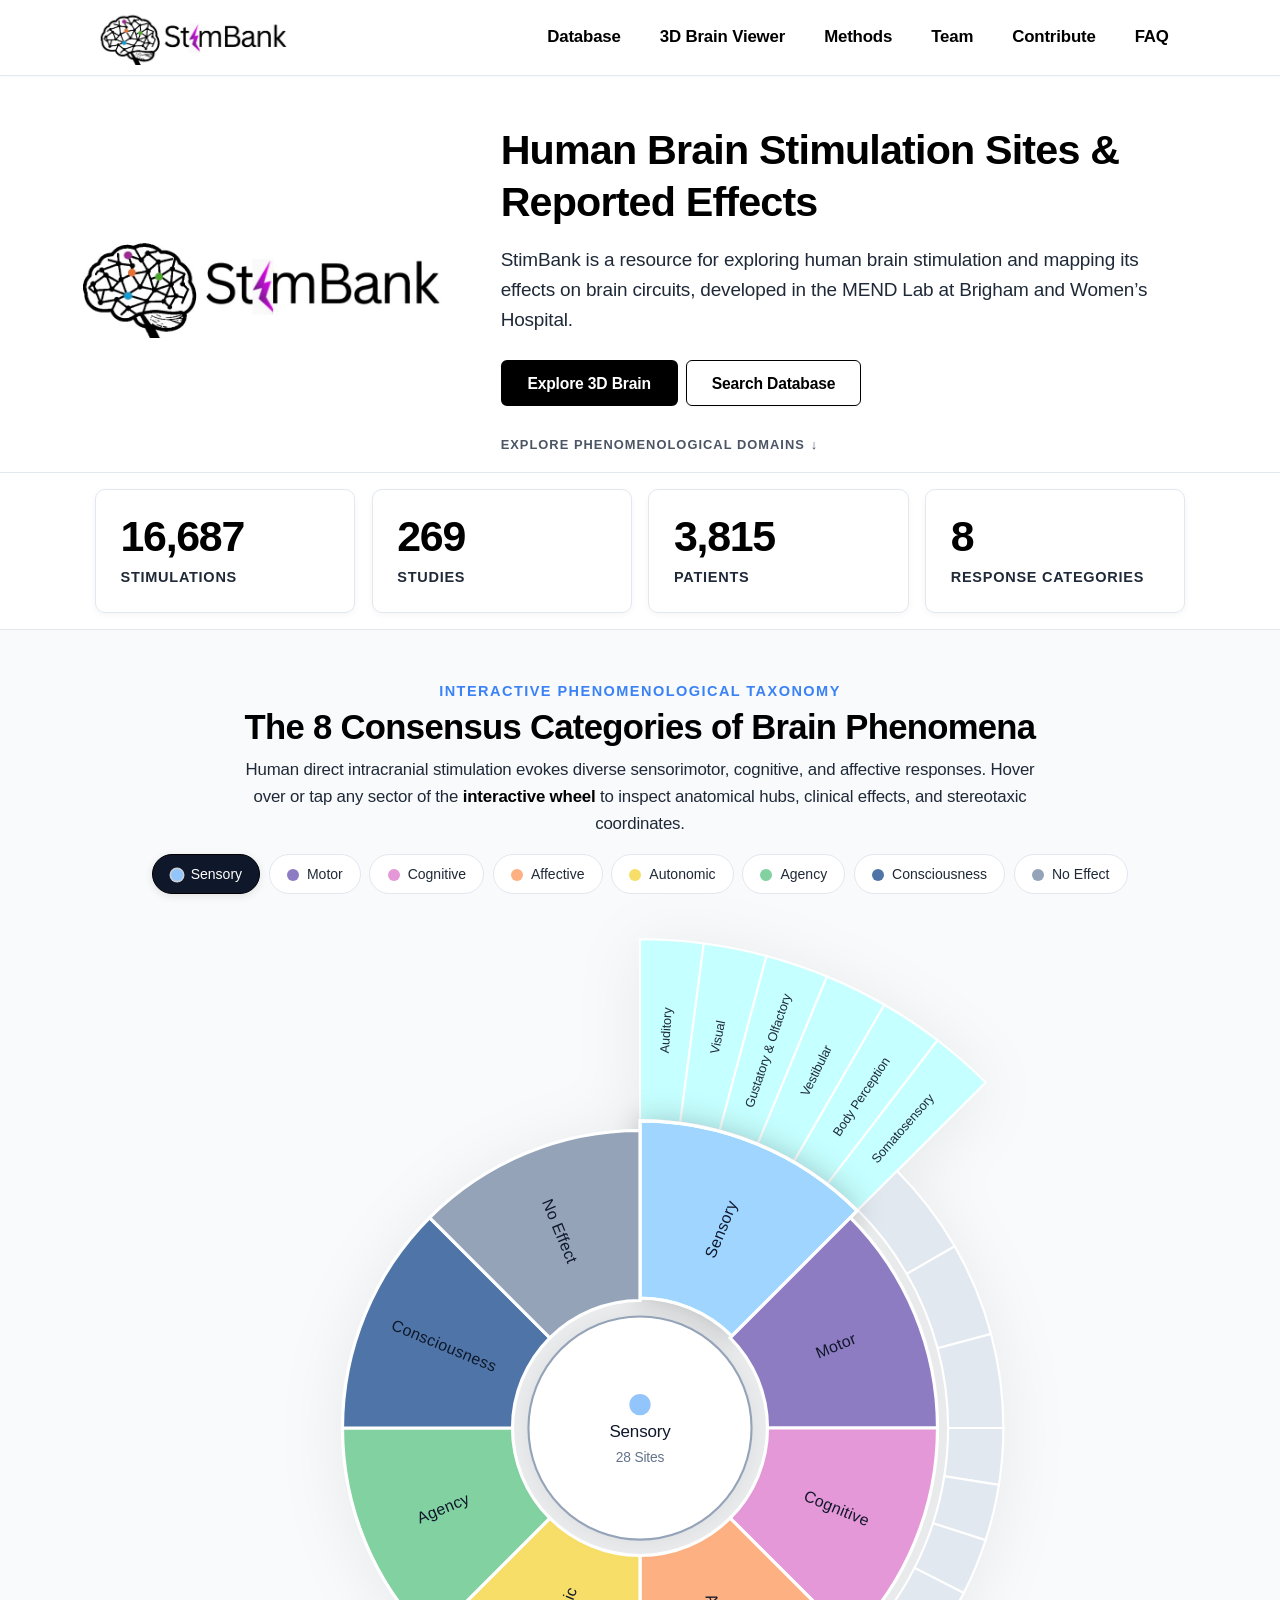
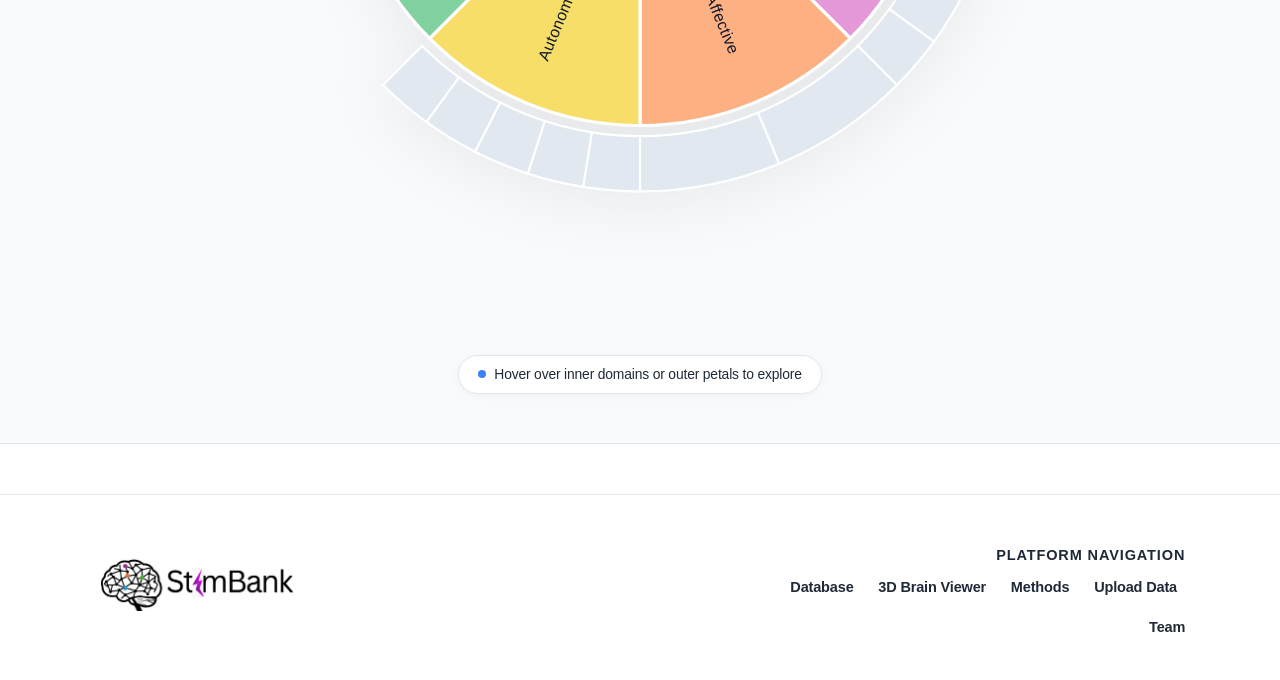
==== commit a462d90d: "Updated interactive wheel and domain descriptions, added up-to-date methods and team page, as well a" ====
--- a/index.html
+++ b/index.html
@@ -5,7 +5,7 @@
   <meta http-equiv="X-UA-Compatible" content="IE=edge">
   <meta name="viewport" content="width=device-width, initial-scale=1">
   <title>StimBank — Human Brain Stimulation Research Archive</title>
-  <meta name="description" content="StimBank is an open scientific research database of human electrical brain stimulation sites, evoked behavioral responses, and neurosurgical literature in MNI152 stereotaxic space.">
+  <meta name="description" content="StimBank is a resource for exploring human brain stimulation and mapping its effects on brain circuits, developed in the MEND Lab at Brigham and Women’s Hospital.">
 
   <!-- Bootstrap 5 CSS -->
   <link href="https://cdn.jsdelivr.net/npm/bootstrap@5.3.3/dist/css/bootstrap.min.css" rel="stylesheet">
@@ -27,14 +27,45 @@
     }
 
     .hero-logo-img {
-      max-height: 150px;
+      max-height: 320px;
+      max-width: min(100%, 620px);
       width: auto;
       object-fit: contain;
-      margin-bottom: 1rem;
+      display: block;
+      margin: 0 auto 1rem;
       transition: transform 0.2s ease;
     }
     .hero-logo-img:hover {
       transform: scale(1.02);
+    }
+
+    @media (min-width: 992px) {
+      .hero-row {
+        display: flex;
+        align-items: center;
+        gap: 1.5rem;
+      }
+
+      .hero-logo-col {
+        flex: 0 0 420px;
+        max-width: 420px;
+      }
+
+      .hero-copy {
+        flex: 1 1 auto;
+        min-width: 0;
+        padding-left: 0.5rem;
+        display: flex;
+        flex-direction: column;
+        justify-content: center;
+        text-align: left;
+      }
+
+      .hero-logo-img {
+        max-height: 390px;
+        max-width: 100%;
+        margin: 0 auto;
+      }
     }
 
     .scroll-cue {
@@ -225,7 +256,7 @@
   <nav class="navbar navbar-expand-md fixed-top navbar-stimbank">
     <div class="container px-4">
       <a class="navbar-brand" href="index.html">
-        <img src="static/images/Stimbanklogo.jpeg" alt="StimBank Logo">
+        <img src="static/images/Stimbanklogo2.jpeg" alt="StimBank Logo">
         <span>Stim<b>Bank</b></span>
       </a>
 
@@ -247,6 +278,12 @@
           <li class="nav-item">
             <a class="nav-link" href="team.html">Team</a>
           </li>
+          <li class="nav-item">
+            <a class="nav-link" href="contribute.html">Contribute</a>
+          </li>
+          <li class="nav-item">
+            <a class="nav-link" href="faq.html">FAQ</a>
+          </li>
         </ul>
       </div>
     </div>
@@ -254,34 +291,67 @@
 
   <!-- Big Logo Hero Section -->
   <section class="hero-big-section">
-    <div class="container" style="max-width: 860px;">
-      <!-- Prominent Big Logo -->
-      <a href="index.html" class="d-inline-block">
-        <img src="static/images/Stimbanklogo.jpeg" alt="StimBank Logo" class="hero-logo-img">
-      </a>
-
-      <div class="text-uppercase small mb-2" style="letter-spacing: 0.1em; color: var(--text-muted); font-size: 0.8rem; font-weight: 600;">
-        Open Scientific Data Archive &bull; MNI152 Stereotaxic Space
+    <div class="container" style="max-width: 1160px;">
+      <div class="row align-items-center g-4 g-lg-5 hero-row">
+        <div class="col-lg-5 text-center text-lg-center hero-logo-col">
+          <a href="index.html" class="d-inline-block">
+            <img src="static/images/Stimbanklogo2.jpeg" alt="StimBank Logo" class="hero-logo-img">
+          </a>
+        </div>
+
+        <div class="col-lg-7 text-center text-lg-start hero-copy">
+          <h1 class="display-6 fw-bold mb-3" style="letter-spacing: -0.02em; line-height: 1.25;">
+            Human Brain Stimulation Sites &amp; Reported Effects
+          </h1>
+
+          <p class="lead text-secondary mb-4 mx-auto mx-lg-0" style="max-width: 680px; font-size: 1.05rem; line-height: 1.6;">
+            StimBank is a resource for exploring human brain stimulation and mapping its effects on brain circuits, developed in the MEND Lab at Brigham and Women’s Hospital.
+          </p>
+
+          <div class="d-flex justify-content-center justify-content-lg-start flex-wrap gap-2 mb-2">
+            <a href="viewer.html" class="btn-stimbank-primary px-4 py-2">Explore 3D Brain</a>
+            <a href="explorer.html" class="btn-stimbank-secondary px-4 py-2">Search Database</a>
+          </div>
+
+          <div class="d-flex justify-content-center justify-content-lg-start">
+            <a href="#phenomena" class="scroll-cue">
+              <span>Explore Phenomenological Domains</span>
+              <span>&darr;</span>
+            </a>
+          </div>
+        </div>
       </div>
-
-      <h1 class="display-6 fw-bold mb-3" style="letter-spacing: -0.02em; line-height: 1.25;">
-        Human Brain Stimulation Sites &amp; Reported Effects
-      </h1>
-
-      <p class="lead text-secondary mb-4 mx-auto" style="max-width: 680px; font-size: 1.05rem; line-height: 1.6;">
-        StimBank is an open scientific database cataloging intracranial electrical brain stimulation (EBS) sites, evoked behavioral and sensorimotor responses, and peer-reviewed literature across clinical cohorts.
-      </p>
-
-      <div class="d-flex justify-content-center flex-wrap gap-2 mb-2">
-        <a href="viewer.html" class="btn-stimbank-primary px-4 py-2">Explore 3D Brain</a>
-        <a href="explorer.html" class="btn-stimbank-secondary px-4 py-2">Search Database</a>
-      </div>
-
-      <div>
-        <a href="#phenomena" class="scroll-cue">
-          <span>Explore Phenomenological Domains</span>
-          <span>&darr;</span>
-        </a>
+    </div>
+  </section>
+
+  <!-- Quick Stats Strip -->
+  <section class="py-3">
+    <div class="container px-4">
+      <div class="row g-3 justify-content-center">
+        <div class="col-12 col-sm-6 col-xl-3">
+          <div class="stat-box h-100">
+            <div class="stat-number">16,687</div>
+            <div class="stat-label">Stimulations</div>
+          </div>
+        </div>
+        <div class="col-12 col-sm-6 col-xl-3">
+          <div class="stat-box h-100">
+            <div class="stat-number">269</div>
+            <div class="stat-label">Studies</div>
+          </div>
+        </div>
+        <div class="col-12 col-sm-6 col-xl-3">
+          <div class="stat-box h-100">
+            <div class="stat-number">3,815</div>
+            <div class="stat-label">Patients</div>
+          </div>
+        </div>
+        <div class="col-12 col-sm-6 col-xl-3">
+          <div class="stat-box h-100">
+            <div class="stat-number">8</div>
+            <div class="stat-label">Response Categories</div>
+          </div>
+        </div>
       </div>
     </div>
   </section>
@@ -341,7 +411,7 @@
           <!-- Main Titles & Description -->
           <h4 class="mb-1" id="spotlightTitle" style="font-size: 1.15rem; font-weight: 600; color: #0F172A;">Sensory Responses</h4>
           <p class="text-secondary mb-2" id="spotlightDescription" style="line-height: 1.45; font-size: 0.84rem;">
-            Somatosensory, visual, auditory, gustatory, olfactory, vestibular, and body perception pathways evoking elementary or complex sensations, illusions, and altered body schema.
+            Responses include auditory, visual, gustatory, olfactory, vestibular, body perception, and somatosensory
           </p>
 
           <!-- Key Anatomical Hubs -->
@@ -358,23 +428,13 @@
 
           <!-- Footer Meta & Actions -->
           <div class="pt-2 border-top mt-2" style="border-color: var(--border-subtle) !important;">
-            <div class="row align-items-center g-2">
-              <div class="col-12 mb-1">
-                <div class="px-2 py-1 border rounded" style="background-color: var(--surface-muted); border-color: var(--border-subtle) !important;">
-                  <span class="text-secondary text-uppercase d-block fw-semibold" style="font-size: 0.64rem; letter-spacing: 0.04em;">Stereotaxic Bounds (MNI)</span>
-                  <div class="fw-medium text-dark small font-monospace mt-0" id="spotlightBounds" style="font-size: 0.76rem;">Loading bounds...</div>
-                </div>
-              </div>
-              <div class="col-12">
-                <div class="d-flex gap-2">
-                  <a href="viewer.html?category=Sensory" class="btn-stimbank-primary btn-stimbank-sm flex-fill text-center py-1" id="spotlightViewerBtn" style="font-size: 0.8rem;">
-                    3D Brain
-                  </a>
-                  <a href="explorer.html?category=Sensory" class="btn-stimbank-secondary btn-stimbank-sm flex-fill text-center py-1" id="spotlightTableBtn" style="font-size: 0.8rem;">
-                    Search Table
-                  </a>
-                </div>
-              </div>
+            <div class="d-flex gap-2">
+              <a href="viewer.html?category=Sensory" class="btn-stimbank-primary btn-stimbank-sm flex-fill text-center py-1" id="spotlightViewerBtn" style="font-size: 0.8rem;">
+                3D Brain
+              </a>
+              <a href="explorer.html?category=Sensory" class="btn-stimbank-secondary btn-stimbank-sm flex-fill text-center py-1" id="spotlightTableBtn" style="font-size: 0.8rem;">
+                Search Table
+              </a>
             </div>
           </div>
 
@@ -391,11 +451,8 @@
       <div class="row gy-4 align-items-center">
         <div class="col-md-7">
           <div class="d-flex align-items-center gap-2 mb-3">
-            <img src="static/images/Stimbanklogo.jpeg" alt="StimBank" style="height: 56px; width: auto; object-fit: contain;">
-          </div>
-          <p class="small text-secondary mb-0" style="max-width: 520px; font-size: 0.92rem;">
-            An open scientific research database of human electrical brain stimulation sites and their reported effects in stereotaxic space (MNI152).
-          </p>
+            <img src="static/images/Stimbanklogo2.jpeg" alt="StimBank" style="height: 56px; width: auto; object-fit: contain;">
+          </div>
         </div>
         <div class="col-md-5 text-md-end">
           <div class="text-uppercase small fw-bold text-secondary mb-2" style="font-size: 0.72rem; letter-spacing: 0.06em;">Platform Navigation</div>
@@ -411,8 +468,8 @@
     </div>
   </footer>
 
-  <!-- Load Dataset -->
-  <script src="data/ebs_dataset.js"></script>
+  <!-- Load Dataset with cache buster -->
+  <script src="data/ebs_dataset.js?v=2.3"></script>
 
   <!-- Interactive Wheel & Spotlight Logic -->
   <script>
@@ -420,19 +477,19 @@
       const data = window.EBS_DATASET;
       const sites = data ? data.sites : [];
 
-      // Fallback taxonomy if dataset not ready
+      // Fallback taxonomy synced with generate_dataset.py
       const defaultTaxonomy = {
         "Sensory": {
           color: "#93C5FD",
-          desc: "Somatosensory, visual, auditory, gustatory, olfactory, vestibular, and body perception pathways evoking elementary or complex sensations, illusions, and altered body schema.",
+          desc: "Responses include auditory, visual, gustatory, olfactory, vestibular, body perception, and somatosensory",
           regions: ["Postcentral Gyrus (S1)", "Parietal Operculum (S2)", "Calcarine Sulcus (V1)", "Fusiform Face Area (FFA)", "Heschl's Gyrus (A1)", "Posterior Insula", "Temporoparietal Junction (TPJ)"],
           subdomains: [
-            { name: "Auditory", desc: "Evoked simple or complex auditory perceptions and illusions.", hubs: ["Heschl's Gyrus (A1)", "Superior Temporal Gyrus"] },
-            { name: "Visual", desc: "Evoked simple or complex visual perceptions and illusions.", hubs: ["Calcarine Sulcus (V1)", "FFA", "MT/V5"] },
-            { name: "Gustatory & Olfactory", desc: "Taste and smell sensations with hedonic valence.", hubs: ["Anterior Insula", "Piriform Cortex"] },
-            { name: "Vestibular", desc: "Dizziness, vertigo, and graviceptive illusions.", hubs: ["PIVC", "Insular Operculum"] },
-            { name: "Body Perception", desc: "Out-of-body experiences, limb illusions, and body schema alterations.", hubs: ["Right TPJ", "Angular Gyrus"] },
-            { name: "Somatosensory", desc: "Painful or non-painful somatosensory mapped responses.", hubs: ["Postcentral Gyrus (S1)", "S2 Operculum"] }
+            { name: "Auditory", desc: "Evoked simple perceptions (ringing, water running, mumbling, buzzing, whistle), complex perceptions (voices, music), or auditory illusions (pitch change, sounds louder, ear obstruction, sound distortion).", hubs: ["Heschl's Gyrus (A1)", "Superior Temporal Gyrus", "Planum Temporale"] },
+            { name: "Visual", desc: "Evoked simple perceptions (phosphenes, flashes, shadows, shapes, moving dots), complex perceptions (faces, characters, scenes, cartoons), or visual illusions (halo, metamorphopsia, micropsia/macropsia, visual motion).", hubs: ["Calcarine Sulcus (V1)", "Lingual Gyrus (V2)", "Fusiform Face Area (FFA)", "Middle Temporal (MT/V5)"] },
+            { name: "Gustatory & Olfactory", desc: "Identifiable or non-identifiable gustatory (taste) and olfactory (smell) responses, further classified by pleasant or unpleasant hedonic valence.", hubs: ["Anterior Insular Operculum", "Piriform Cortex / Uncus", "Mesial Temporal Operculum"] },
+            { name: "Vestibular", desc: "Simple sensations of dizziness or vertigo, as well as complex whole-body displacement, graviceptive experiences (falling, floating, levitation), or rotation.", hubs: ["Parieto-Insular Vestibular Cortex (PIVC)", "Posterior Insular Operculum", "Superior Temporal Sulcus"] },
+            { name: "Body Perception", desc: "Disturbances of body schema or image, such as out-of-body experiences, alien limb sensations, limb loss sensations, limb appearing to move, autoscopic and heautoscopic phenomena.", hubs: ["Right Temporoparietal Junction (TPJ)", "Right Angular Gyrus", "Inferior Parietal Lobule"] },
+            { name: "Somatosensory", desc: "Somatosensory responses mapped by body part (upper limb, lower limb, head/neck/trunk) and classified as painful or non-painful.", hubs: ["Postcentral Gyrus (S1)", "Parietal Operculum (S2)", "Paracentral Lobule", "Dorsal Posterior Insula"] }
           ]
         },
         "Motor": {
@@ -440,35 +497,30 @@
           desc: "Primary, supplementary, and subcortical motor circuits controlling voluntary muscle contractions, eye movements, tremor regulation, and motor inhibition.",
           regions: ["Precentral Gyrus (Hand Knob)", "Supplementary Motor Area (SMA)", "Frontal Eye Field (FEF)", "Subthalamic Nucleus (STN)", "VIM Thalamus"],
           subdomains: [
-            { name: "Upper Limb & Hand", desc: "Tonic contraction, clonic twitching of thumb, fingers, wrist, or forearm.", hubs: ["M1 Hand Knob", "SMA"] },
-            { name: "Saccadic Eye", desc: "Conjugate horizontal, oblique, or vertical saccadic eye deviations.", hubs: ["Frontal Eye Field (FEF)"] },
-            { name: "Face & Vocal", desc: "Involuntary clonic or tonic contraction of lips, oral angle, tongue, and vocal folds.", hubs: ["M1 Face Area", "SMA"] },
-            { name: "Motor Arrest", desc: "Inability to maintain active muscle movement or voluntary limb posture.", hubs: ["Negative Motor Area", "Pre-SMA"] },
-            { name: "Tremor Control", desc: "Acute therapeutic suppression of resting and action tremors.", hubs: ["STN", "VIM Thalamus"] }
+            { name: "Positive", desc: "Positive motor responses defined as any evoked movement (twitching, jerk, tonic/clonic contractions).", hubs: ["Precentral Gyrus (M1 Hand Knob)", "Paracentral Lobule", "SMA"] },
+            { name: "Negative", desc: "Negative responses defined as arrest, disturbance, or slowing of movements.", hubs: ["Frontal Eye Field (FEF)", "Superior Frontal Sulcus"] },
+            { name: "Automatisms", desc: "Automatisms such as laughter without merriment, grasping, rubbing, yawning, chewing/mastication.", hubs: ["Frontal Eye Field (FEF)", "Superior Frontal Sulcus"] }
           ]
         },
         "Cognitive": {
           color: "#E598D8",
           desc: "Higher-order associative networks including language processing, speech arrest, naming anomia, experiential memory retrieval, and Theory of Mind.",
-          regions: ["Middle Frontal Gyrus", "Pars Opercularis (Broca)", "Posterior STG (Wernicke)", "Entorhinal Cortex", "Hippocampus", "DLPFC", "TPJ"],
+          regions: ["Middle Frontal Gyrus", "Pars Opercularis (Broca)", "Posterior STG (Wernicke)", "Entorhinal Cortex", "Hippocampus", "DLPFC", "Temporoparietal Junction (TPJ)"],
           subdomains: [
-            { name: "Speech Arrest", desc: "Complete interruption of vocalization or speech counting with preserved awareness.", hubs: ["Broca's Area", "vPMC"] },
-            { name: "Language", desc: "Phonemic paraphasias, comprehension breakdown, semantic paraphasia, and pure alexia.", hubs: ["Wernicke", "VWFA"] },
-            { name: "Déjà vu & Memory", desc: "Experiential illusion of familiarity, autobiographical playback, and dreamy states.", hubs: ["Hippocampus", "Entorhinal Cortex"] },
-            { name: "Mentalizing (ToM)", desc: "Social cognition, Theory of Mind, attributing mental states, and perspective-taking.", hubs: ["TPJ", "dmPFC"] },
-            { name: "Working Memory", desc: "Working memory manipulation disruption and attention interference.", hubs: ["DLPFC"] }
+            { name: "Language disturbances", desc: "Disruptions in language production, comprehension or written language.", hubs: ["Pars Opercularis (Broca's Area)", "Ventral Premotor Cortex", "SMA"] },
+            { name: "Derealization / Depersonalization", desc: "Feelings of derealization or depersonalization, such as feeling detached from the world or inside a dream.", hubs: ["Posterior STG (Wernicke)", "Pars Triangularis", "VWFA", "pMTG"] },
+            { name: "Reminiscence/Déjà rêvé", desc: "Evoked visual, auditory, or multimodal complex perceptions accompanied by a subjective feeling of remembering.", hubs: ["Hippocampus (CA1 / Subiculum)", "Entorhinal Cortex", "Lateral Temporal Sulcus"] },
+            { name: "Déjà vu/Déjà vécu/Jamais vu", desc: "Erroneous feelings of familiarity (déjà vu/déjà vécu) or unfamiliarity (jamais vu) for the current situation.", hubs: ["Temporoparietal Junction (TPJ)", "Dorsomedial Prefrontal Cortex (dmPFC)"] },
+            { name: "Focal Cognitive Changes", desc: "Focal cognitive changes, such as dyscalculia, working memory deficits, music or face recognition deficits.", hubs: ["Dorsolateral Prefrontal Cortex (DLPFC)", "Anterior Cingulate"] }
           ]
         },
         "Affective": {
           color: "#FDB082",
-          desc: "Limbic and paralimbic circuits generating subjective emotional states, fear, euphoria, determination, or acute relief of dysphoria.",
+          desc: "Evoked emotional experiences or changes in emotional state.",
           regions: ["Basolateral Amygdala", "Anterior Cingulate (ACC)", "Anterior Midcingulate (aMCC)", "Subgenual Area 25", "Nucleus Accumbens"],
           subdomains: [
-            { name: "Fear & Anxiety", desc: "Unmotivated dread, visceral panic, acute terror, and feeling of imminent catastrophe.", hubs: ["Basolateral Amygdala", "Anterior Insula"] },
-            { name: "Mirth & Laughter", desc: "Spontaneous mirthful laughter with genuine subjective amusement.", hubs: ["ACC", "Pre-SMA"] },
-            { name: "Perseverance", desc: "Courage, feeling of determination to overcome adversity, and physiological readiness.", hubs: ["aMCC"] },
-            { name: "Mood Lifting", desc: "Rapid alleviation of dysphoric mood, sudden lightness, and return of hedonic interest.", hubs: ["Area 25", "Nucleus Accumbens"] },
-            { name: "Ecstatic Bliss", desc: "Intense feeling of hyper-reality, oceanic joy, and transcendent well-being.", hubs: ["Anterior-Superior Insula"] }
+            { name: "Positive valence responses", desc: "Positive changes in affect, including happiness, wellbeing, ecstatic bliss, or mirth.", hubs: ["Basolateral Amygdala", "Anterior Insula"] },
+            { name: "Negative valence responses", desc: "Negative changes in affect, including anger, anxiety, fear, or sadness.", hubs: ["Anterior Cingulate Cortex (ACC)", "Pre-SMA Affective Interface"] }
           ]
         },
         "Autonomic": {
@@ -476,45 +528,30 @@
           desc: "Central autonomic network regulating visceral interoception, cardiac rhythm, vasomotor tone, and neurovegetative reflexes.",
           regions: ["Anterior Insular Cortex", "Periaqueductal Gray (PAG)", "Hypothalamus", "Medial Prefrontal Cortex"],
           subdomains: [
-            { name: "Visceral / Aura", desc: "Rising epigastric sensation from stomach into chest and throat.", hubs: ["Anterior Insula"] },
-            { name: "Cardiac Dynamics", desc: "Sinus tachycardia, acute bradycardia, palpitations, and blood pressure shifts.", hubs: ["Posterior Insula"] },
-            { name: "Vasomotor Tone", desc: "Sudden facial flushing, skin sensation of extreme heat or sudden chill.", hubs: ["Hypothalamus"] },
-            { name: "Piloerection", desc: "Bilateral or ipsilateral goosebumps with subjective shivers down the spine.", hubs: ["PAG", "aMCC"] },
-            { name: "Pupillary Reflex", desc: "Mydriasis, pupillary constriction, hypersalivation, and sweat response.", hubs: ["Hypothalamic Nuclei"] }
+            { name: "Cardiovascular responses", desc: "Change in heart rate (tachycardia/bradycardia) or changes in blood pressure.", hubs: ["Anterior-Inferior Insula", "Mesial Temporal Operculum"] },
+            { name: "Temperature responses", desc: "General sensations of cold or warmth (heat wave, flushing, sweating).", hubs: ["Posterior Insular Cortex", "Subgenual Anterior Cingulate"] },
+            { name: "Visceral responses", desc: "Sudden facial flushing, extreme heat sensations, or localized vasoconstriction.", hubs: ["Hypothalamus", "Anterior Insular Operculum"] },
+            { name: "Pupillary responses", desc: "Pupillary responses, piloerection, and spinal shivering.", hubs: ["Periaqueductal Gray (PAG)", "Anterior Midcingulate Cortex"] },
+            { name: "Respiratory responses", desc: "Responses such as hypoventilation/apnea, hyperventilation/shortness of breath, or hypoxemia.", hubs: ["Hypothalamic Nuclei", "Opercular Visceral Area"] }
           ]
         },
         "Agency": {
           color: "#82D1A1",
-          desc: "Parietal, insular, and premotor networks governing the sense of bodily ownership, self-location, motor intentionality, and agency of action.",
-          regions: ["Right Angular Gyrus", "TPJ", "Inferior Parietal Lobule (IPL)", "Premotor Cortex", "Pre-SMA"],
-          subdomains: [
-            { name: "Out-of-Body", desc: "Illusory sensation of floating above one's body or autoscopic displacement.", hubs: ["Right TPJ", "Angular Gyrus"] },
-            { name: "Motor Intention", desc: "Strong conscious desire or intention to move a specific limb without actual execution.", hubs: ["IPL", "Supramarginal Gyrus"] },
-            { name: "Illusory Move", desc: "Subjective belief and vivid feeling that a limb moved when no movement occurred.", hubs: ["Posterior Parietal Cortex"] },
-            { name: "Foreign Limb", desc: "Altered somatic ownership, sensation that an arm or leg belongs to someone else.", hubs: ["Temporoparietal Cortex"] },
-            { name: "Automatisms", desc: "Involuntary coordinated complex motor acts performed without conscious volition.", hubs: ["SMA"] }
-          ]
+          desc: "Changes in the sense of agency, characterized by feeling that thoughts or actions are not self-generated or under one’s control, experiencing an urge to act, forced thinking, or sensing resistance to a planned action.",
+          regions: ["Right Angular Gyrus", "Temporoparietal Junction (TPJ)", "Inferior Parietal Lobule (IPL)", "Premotor Cortex", "Pre-SMA"],
+          subdomains: []
         },
         "Consciousness": {
           color: "#4F75A8",
-          desc: "Frontoparietal, claustrum, intralaminar thalamic, and default mode networks supporting subjective awareness, contact, and global integration.",
-          regions: ["Claustrum / External Capsule", "Intralaminar Thalamic Nuclei", "Precuneus", "Posterior Cingulate Cortex"],
-          subdomains: [
-            { name: "Altered Awareness", desc: "Transient lapse in conscious awareness and unresponsiveness to cues.", hubs: ["Claustrum"] },
-            { name: "Conscious Pause", desc: "Complete reversible cessation of volitional behavior, blank stare, and amnesia.", hubs: ["Claustrum", "Thalamus"] },
-            { name: "Absence State", desc: "Sudden behavioral arrest with preservation of tone but total disconnection.", hubs: ["Centromedian Thalamus"] },
-            { name: "Derealization", desc: "Profound feeling of being detached from surrounding reality and existential alienation.", hubs: ["Precuneus", "PCC"] }
-          ]
+          desc: "Responses classified as altered consciousness/awareness included loss of consciousness or impaired awareness, unconscious movements (i.e., movements occurring without awareness), or the erroneous impression of having spoken out loud.",
+          regions: ["Claustrum / External Capsule", "Intralaminar Thalamic Nuclei", "Precuneus", "Posterior Cingulate Cortex", "Default Mode Network"],
+          subdomains: []
         },
         "No Effect": {
           color: "#94A3B8",
-          desc: "Asymptomatic stimulation contacts where electrical delivery within safety limits evoked no detectable behavioral, cognitive, sensorimotor, or autonomic response.",
+          desc: "Stimulations explicitly reported as not evoking any functional response; absence of a specific response type without indication of whether other responses occurred was insufficient. This category was deliberately conservative to provide true non-response controls.",
           regions: ["Silent Cortical Boundaries", "Non-Eloquent Association Cortex", "Subthreshold White Matter Tracts"],
-          subdomains: [
-            { name: "Asymptomatic", desc: "Stimulation applied up to safety limit with zero reported changes.", hubs: ["Non-Eloquent DLPFC", "MTG"] },
-            { name: "Subthreshold", desc: "No effect elicited at tested current amplitude or frequency parameters.", hubs: ["Parietal Operculum", "White Matter"] },
-            { name: "Negative Margin", desc: "Negative functional response confirming safety margin for surgical resection.", hubs: ["Anterior STG", "IFG"] }
-          ]
+          subdomains: []
         }
       };
 
@@ -817,11 +854,15 @@
           (activeSubDomain.hubs || []).forEach(h => {
             const chip = document.createElement('span');
             chip.className = 'cat-badge me-1 mb-1';
-            chip.innerHTML = `<span class="category-dot" style="background-color: ${meta.color};"></span><span>${h}</span>`;
+            chip.style.backgroundColor = '#F8FAFC';
+            chip.style.borderColor = '#CBD5E1';
+            chip.style.color = '#0F172A';
+            chip.innerHTML = `<span class="category-dot" style="background-color: #94A3B8;"></span><span>${h}</span>`;
             regContainer.appendChild(chip);
           });
         } else {
-          document.getElementById('spotlightSubBadge').innerText = 'All Sub-Domains';
+          const hasSubdomains = (meta.subdomains && meta.subdomains.length > 0);
+          document.getElementById('spotlightSubBadge').innerText = hasSubdomains ? 'All Sub-Domains' : 'Core Domain';
           document.getElementById('spotlightSubBadge').style.backgroundColor = '#0F172A';
           document.getElementById('spotlightSubBadge').style.color = '#FFFFFF';
           document.getElementById('spotlightTitle').innerText = `${activeCategory} Responses`;
@@ -833,7 +874,10 @@
           (meta.regions || []).forEach(r => {
             const chip = document.createElement('span');
             chip.className = 'cat-badge me-1 mb-1';
-            chip.innerHTML = `<span class="category-dot" style="background-color: ${meta.color};"></span><span>${r}</span>`;
+            chip.style.backgroundColor = '#F8FAFC';
+            chip.style.borderColor = '#CBD5E1';
+            chip.style.color = '#0F172A';
+            chip.innerHTML = `<span class="category-dot" style="background-color: #94A3B8;"></span><span>${r}</span>`;
             regContainer.appendChild(chip);
           });
         }
@@ -841,37 +885,33 @@
         // Sub-domain chips list
         const effectsContainer = document.getElementById('spotlightEffects');
         effectsContainer.innerHTML = '';
-        (meta.subdomains || []).forEach(sub => {
-          const chip = document.createElement('button');
-          chip.type = 'button';
-          chip.className = 'cat-badge me-1 mb-1 border-0';
-          const isCurr = activeSubDomain && activeSubDomain.name === sub.name;
-          chip.style.backgroundColor = isCurr ? meta.color : '#F1F5F9';
-          chip.style.color = '#0F172A';
-          chip.style.border = isCurr ? `1.5px solid #0F172A` : '1px solid #CBD5E1';
-          chip.style.cursor = 'pointer';
-          chip.innerHTML = `<span class="category-dot" style="background-color: ${meta.color};"></span><span>${sub.name}</span>`;
-          chip.addEventListener('mouseenter', () => {
-            openSpotlight();
+        const subsList = meta.subdomains || [];
+        if (subsList.length > 0) {
+          subsList.forEach(sub => {
+            const chip = document.createElement('button');
+            chip.type = 'button';
+            chip.className = 'cat-badge me-1 mb-1 border-0';
+            const isCurr = activeSubDomain && activeSubDomain.name === sub.name;
+            chip.style.backgroundColor = isCurr ? meta.color : '#F1F5F9';
+            chip.style.color = '#0F172A';
+            chip.style.border = isCurr ? `1.5px solid #0F172A` : '1px solid #CBD5E1';
+            chip.style.cursor = 'pointer';
+            chip.innerHTML = `<span class="category-dot" style="background-color: ${meta.color};"></span><span>${sub.name}</span>`;
+            chip.addEventListener('mouseenter', () => {
+              openSpotlight();
+            });
+            chip.addEventListener('click', (e) => {
+              e.stopPropagation();
+              activeSubDomain = sub;
+              updateSpotlightUI();
+              drawWheel();
+              openSpotlight();
+            });
+            effectsContainer.appendChild(chip);
           });
-          chip.addEventListener('click', (e) => {
-            e.stopPropagation();
-            activeSubDomain = sub;
-            updateSpotlightUI();
-            drawWheel();
-            openSpotlight();
-          });
-          effectsContainer.appendChild(chip);
-        });
-
-        // Stereotaxic Bounds
-        const xs = catSites.map(s => s.mni[0]);
-        const ys = catSites.map(s => s.mni[1]);
-        const zs = catSites.map(s => s.mni[2]);
-        const minX = catSites.length > 0 ? Math.min(...xs) : 0, maxX = catSites.length > 0 ? Math.max(...xs) : 0;
-        const minY = catSites.length > 0 ? Math.min(...ys) : 0, maxY = catSites.length > 0 ? Math.max(...ys) : 0;
-        const minZ = catSites.length > 0 ? Math.min(...zs) : 0, maxZ = catSites.length > 0 ? Math.max(...zs) : 0;
-        document.getElementById('spotlightBounds').innerText = catSites.length > 0 ? `X: [${minX}, ${maxX}], Y: [${minY}, ${maxY}], Z: [${minZ}, ${maxZ}] mm` : "No sites in current sample";
+        } else {
+          effectsContainer.innerHTML = '<span class="text-secondary small fst-italic" style="font-size: 0.78rem;">No sub-domains in this category</span>';
+        }
 
         // Action links
         document.getElementById('spotlightViewerBtn').href = `viewer.html?category=${encodeURIComponent(activeCategory)}`;
--- a/static/css/ebs_custom.css
+++ b/static/css/ebs_custom.css
@@ -5,6 +5,8 @@
    ========================================================================== */
 
 :root {
+  --font-ui: 'Avenir Next Arabic', 'Avenir Next', 'SF Pro Display', -apple-system, BlinkMacSystemFont, 'Segoe UI', Roboto, Helvetica, Arial, sans-serif;
+
   /* Surfaces */
   --bg-main: #FFFFFF;          /* Pure white background */
   --surface-card: #FFFFFF;     /* Crisp white card surface */
@@ -46,7 +48,7 @@
 body {
   background-color: var(--bg-main);
   color: var(--text-primary);
-  font-family: 'Avenir Next Arabic', 'Avenir Next', -apple-system, BlinkMacSystemFont, "Segoe UI", Roboto, Helvetica, Arial, sans-serif;
+  font-family: var(--font-ui);
   font-weight: 500; /* Bold baseline text */
   margin: 0;
   padding-top: 92px; /* space for larger fixed navbar */
@@ -60,7 +62,7 @@
 /* Headings: Deep Black, Bold, Authoritative */
 h1, h2, h3, h4, h5, h6 {
   color: #000000;
-  font-family: 'Avenir Next Arabic', 'Avenir Next', -apple-system, BlinkMacSystemFont, "Segoe UI", Roboto, Helvetica, Arial, sans-serif;
+  font-family: var(--font-ui);
   font-weight: 750;
   letter-spacing: -0.02em;
   margin-bottom: 0.5em;
@@ -131,7 +133,7 @@
   display: inline-flex;
   align-items: center;
   gap: 12px;
-  font-family: 'Avenir Next Arabic', 'Avenir Next', -apple-system, BlinkMacSystemFont, "Segoe UI", Roboto, Helvetica, Arial, sans-serif;
+  font-family: var(--font-ui);
   font-weight: 800;
   font-size: 1.3rem;
   letter-spacing: -0.02em;
@@ -161,7 +163,7 @@
 }
 
 .nav-link {
-  font-family: 'Avenir Next Arabic', 'Avenir Next', -apple-system, BlinkMacSystemFont, "Segoe UI", Roboto, Helvetica, Arial, sans-serif;
+  font-family: var(--font-ui);
   font-size: 1.02rem;
   font-weight: 600;
   color: #000000 !important;
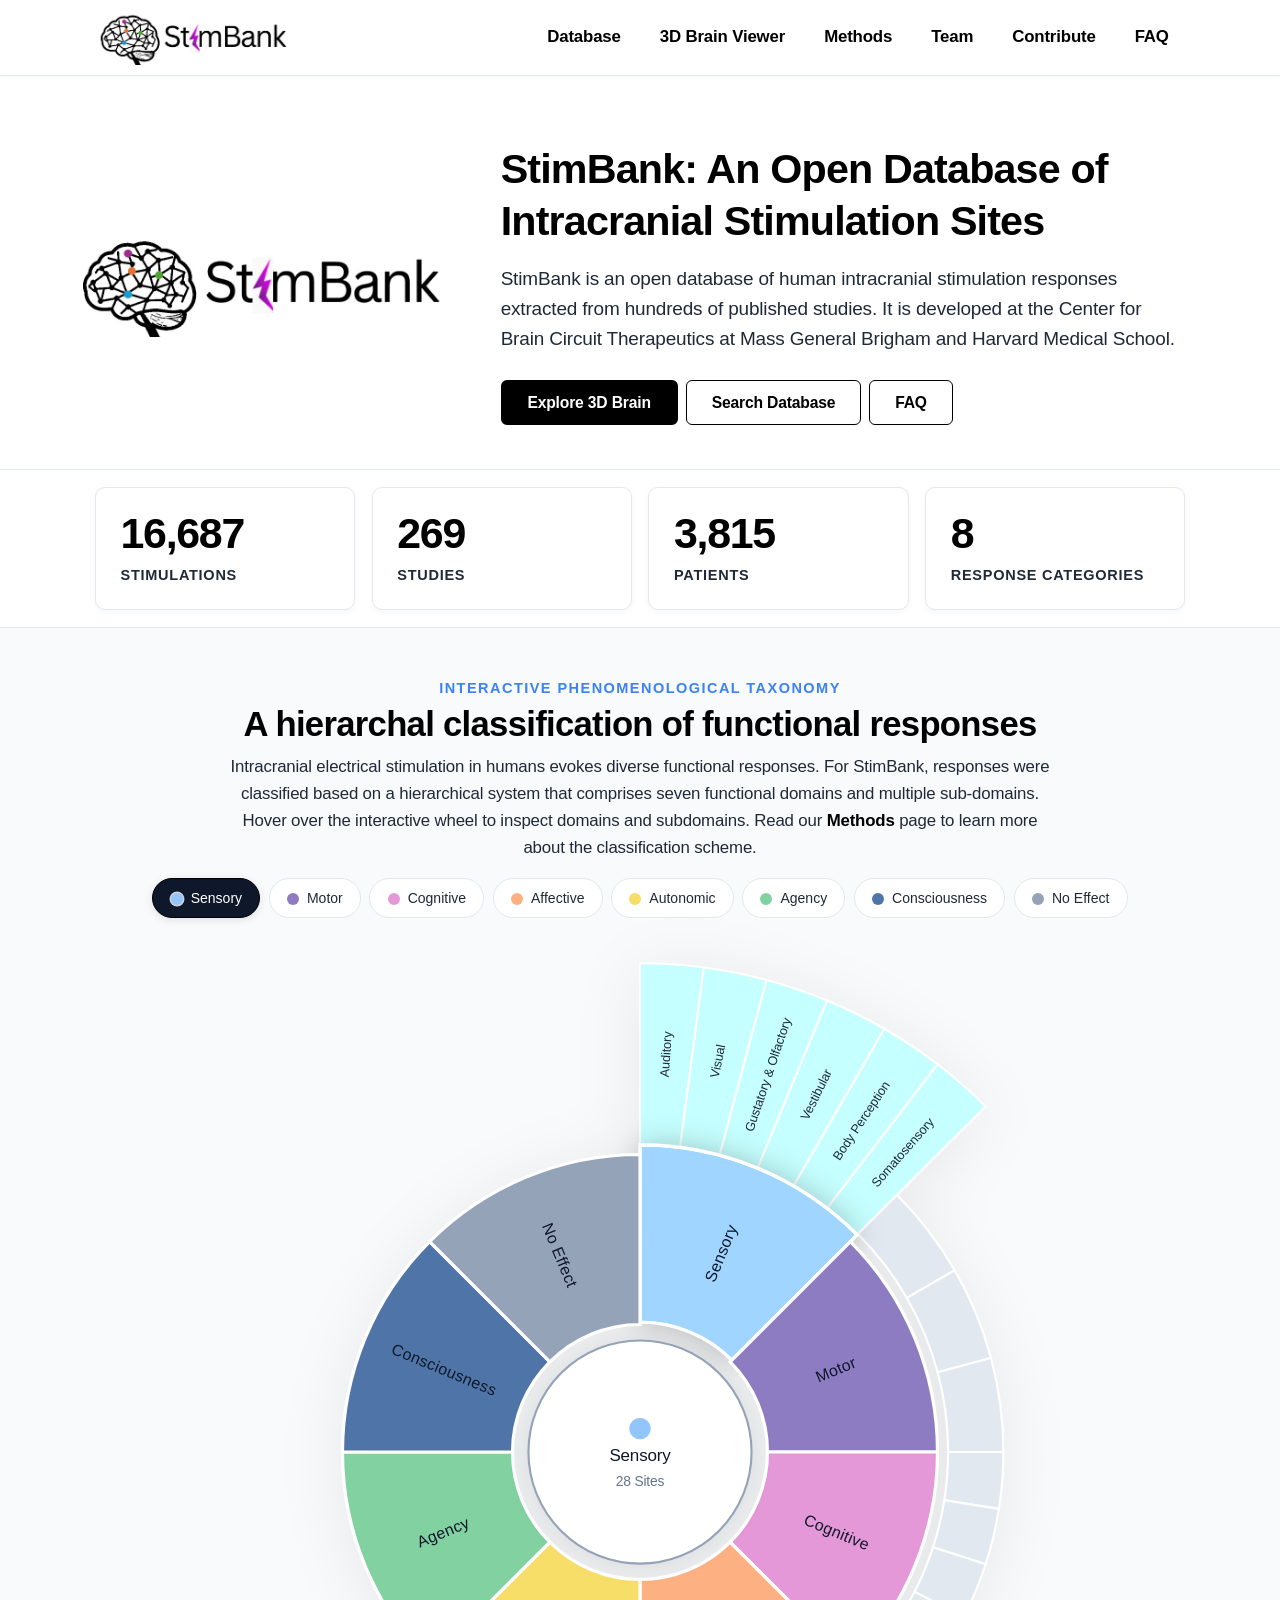
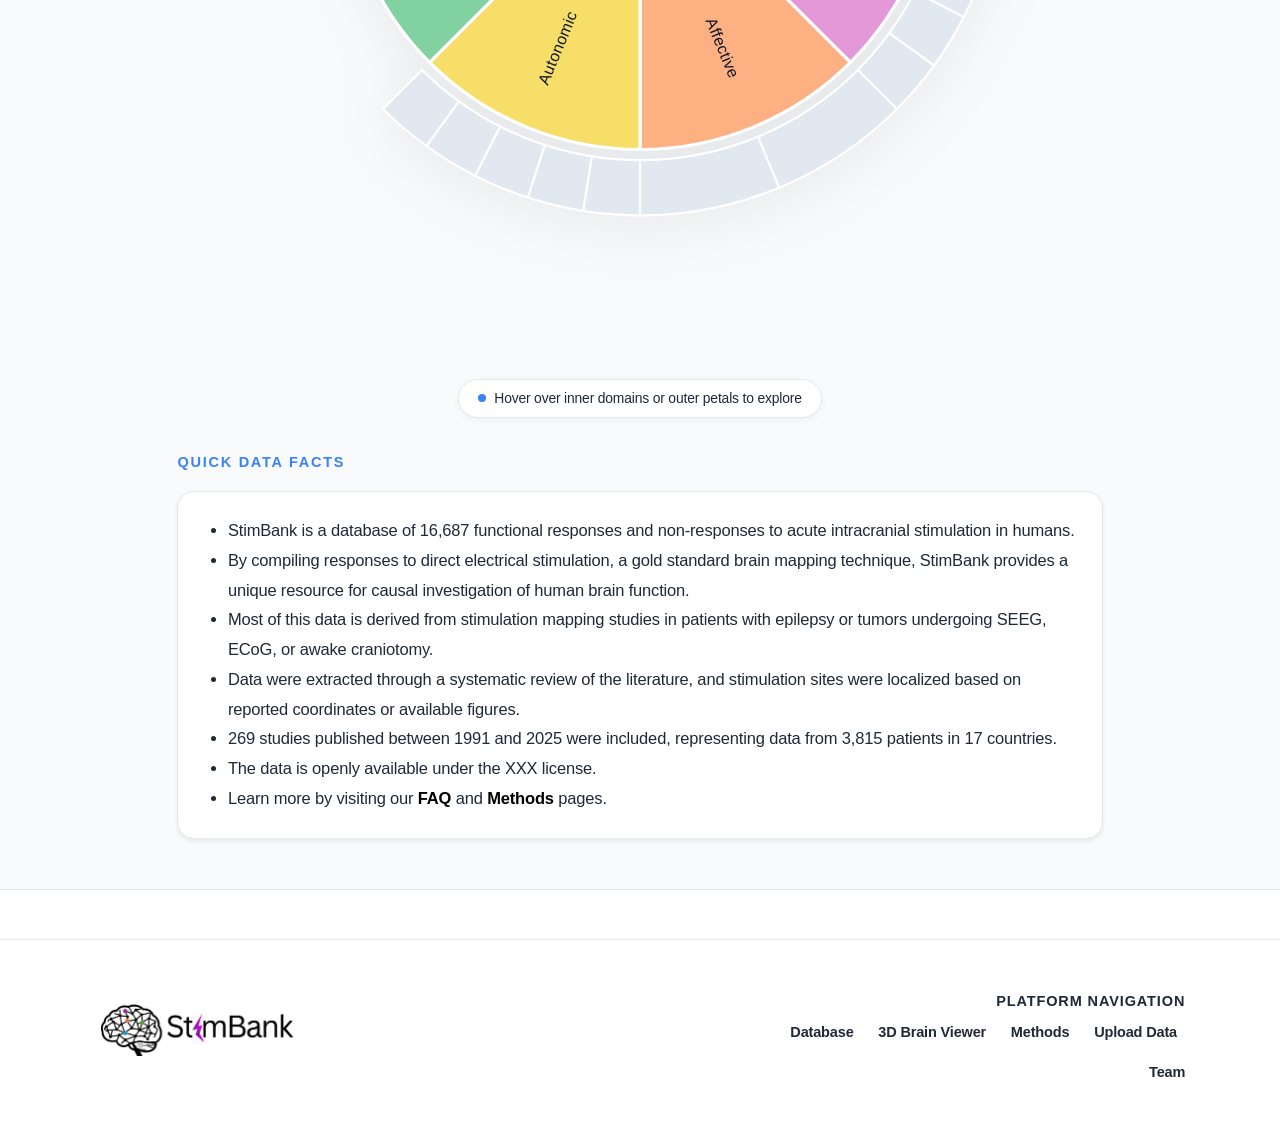
==== commit dc9d4a0c: "Website viewer updated, including home page features" ====
--- a/index.html
+++ b/index.html
@@ -301,23 +301,17 @@
 
         <div class="col-lg-7 text-center text-lg-start hero-copy">
           <h1 class="display-6 fw-bold mb-3" style="letter-spacing: -0.02em; line-height: 1.25;">
-            Human Brain Stimulation Sites &amp; Reported Effects
+            StimBank: An Open Database of Intracranial Stimulation Sites
           </h1>
 
           <p class="lead text-secondary mb-4 mx-auto mx-lg-0" style="max-width: 680px; font-size: 1.05rem; line-height: 1.6;">
-            StimBank is a resource for exploring human brain stimulation and mapping its effects on brain circuits, developed in the MEND Lab at Brigham and Women’s Hospital.
+            StimBank is an open database of human intracranial stimulation responses extracted from hundreds of published studies. It is developed at the Center for Brain Circuit Therapeutics at Mass General Brigham and Harvard Medical School. 
           </p>
 
           <div class="d-flex justify-content-center justify-content-lg-start flex-wrap gap-2 mb-2">
             <a href="viewer.html" class="btn-stimbank-primary px-4 py-2">Explore 3D Brain</a>
             <a href="explorer.html" class="btn-stimbank-secondary px-4 py-2">Search Database</a>
-          </div>
-
-          <div class="d-flex justify-content-center justify-content-lg-start">
-            <a href="#phenomena" class="scroll-cue">
-              <span>Explore Phenomenological Domains</span>
-              <span>&darr;</span>
-            </a>
+            <a href="faq.html" class="btn-stimbank-secondary px-4 py-2">FAQ</a>
           </div>
         </div>
       </div>
@@ -356,7 +350,6 @@
     </div>
   </section>
 
-  <!-- Interactive 5 Categories of Phenomena Section -->
   <!-- Interactive 8 Categories of Phenomena Section -->
   <section class="py-5 spotlight-section" id="phenomena">
     <div class="container-fluid px-lg-5 px-3" style="max-width: 1720px;">
@@ -366,9 +359,9 @@
         <div class="text-uppercase small mb-1" style="letter-spacing: 0.1em; color: #3B82F6; font-weight: 600; font-size: 0.82rem;">
           Interactive Phenomenological Taxonomy
         </div>
-        <h2 class="fw-bold mb-2 display-6" style="font-size: 2.1rem;">The 8 Consensus Categories of Brain Phenomena</h2>
+        <h2 class="fw-bold mb-2 display-6" style="font-size: 2.1rem;">A hierarchal classification of functional responses</h2>
         <p class="text-secondary mx-auto mb-3" style="max-width: 820px; font-size: 1.02rem;">
-          Human direct intracranial stimulation evokes diverse sensorimotor, cognitive, and affective responses. Hover over or tap any sector of the <strong>interactive wheel</strong> to inspect anatomical hubs, clinical effects, and stereotaxic coordinates.
+          Intracranial electrical stimulation in humans evokes diverse functional responses. For StimBank, responses were classified based on a hierarchical system that comprises seven functional domains and multiple sub-domains. Hover over the interactive wheel to inspect domains and subdomains. Read our <a href="methods.html">Methods</a> page to learn more about the classification scheme.
         </p>
 
         <!-- Quick Selector Category Pills -->
@@ -442,6 +435,29 @@
 
       </div>
 
+      <div class="container mt-4 pt-2">
+        <div class="row justify-content-center">
+          <div class="col-lg-10">
+            <div class="mb-3">
+              <div class="text-uppercase small fw-bold" style="letter-spacing: 0.12em; color: #3B82F6; font-size: 0.76rem;">
+                Quick Data Facts
+              </div>
+            </div>
+            <div class="border rounded-4 p-4 bg-white shadow-sm" style="border-color: var(--border-subtle) !important;">
+              <ul class="mb-0 ps-4 text-secondary" style="line-height: 1.8; font-size: 1rem;">
+                <li>StimBank is a database of 16,687 functional responses and non-responses to acute intracranial stimulation in humans.</li>
+                <li>By compiling responses to direct electrical stimulation, a gold standard brain mapping technique, StimBank provides a unique resource for causal investigation of human brain function.</li>
+                <li>Most of this data is derived from stimulation mapping studies in patients with epilepsy or tumors undergoing SEEG, ECoG, or awake craniotomy.</li>
+                <li>Data were extracted through a systematic review of the literature, and stimulation sites were localized based on reported coordinates or available figures.</li>
+                <li>269 studies published between 1991 and 2025 were included, representing data from 3,815 patients in 17 countries.</li>
+                <li>The data is openly available under the XXX license.</li>
+                <li>Learn more by visiting our <a href="faq.html">FAQ</a> and <a href="methods.html">Methods</a> pages.</li>
+              </ul>
+            </div>
+          </div>
+        </div>
+      </div>
+
     </div>
   </section>
 
@@ -469,7 +485,7 @@
   </footer>
 
   <!-- Load Dataset with cache buster -->
-  <script src="data/ebs_dataset.js?v=2.3"></script>
+  <script src="data/ebs_dataset.js?v=2.4"></script>
 
   <!-- Interactive Wheel & Spotlight Logic -->
   <script>
